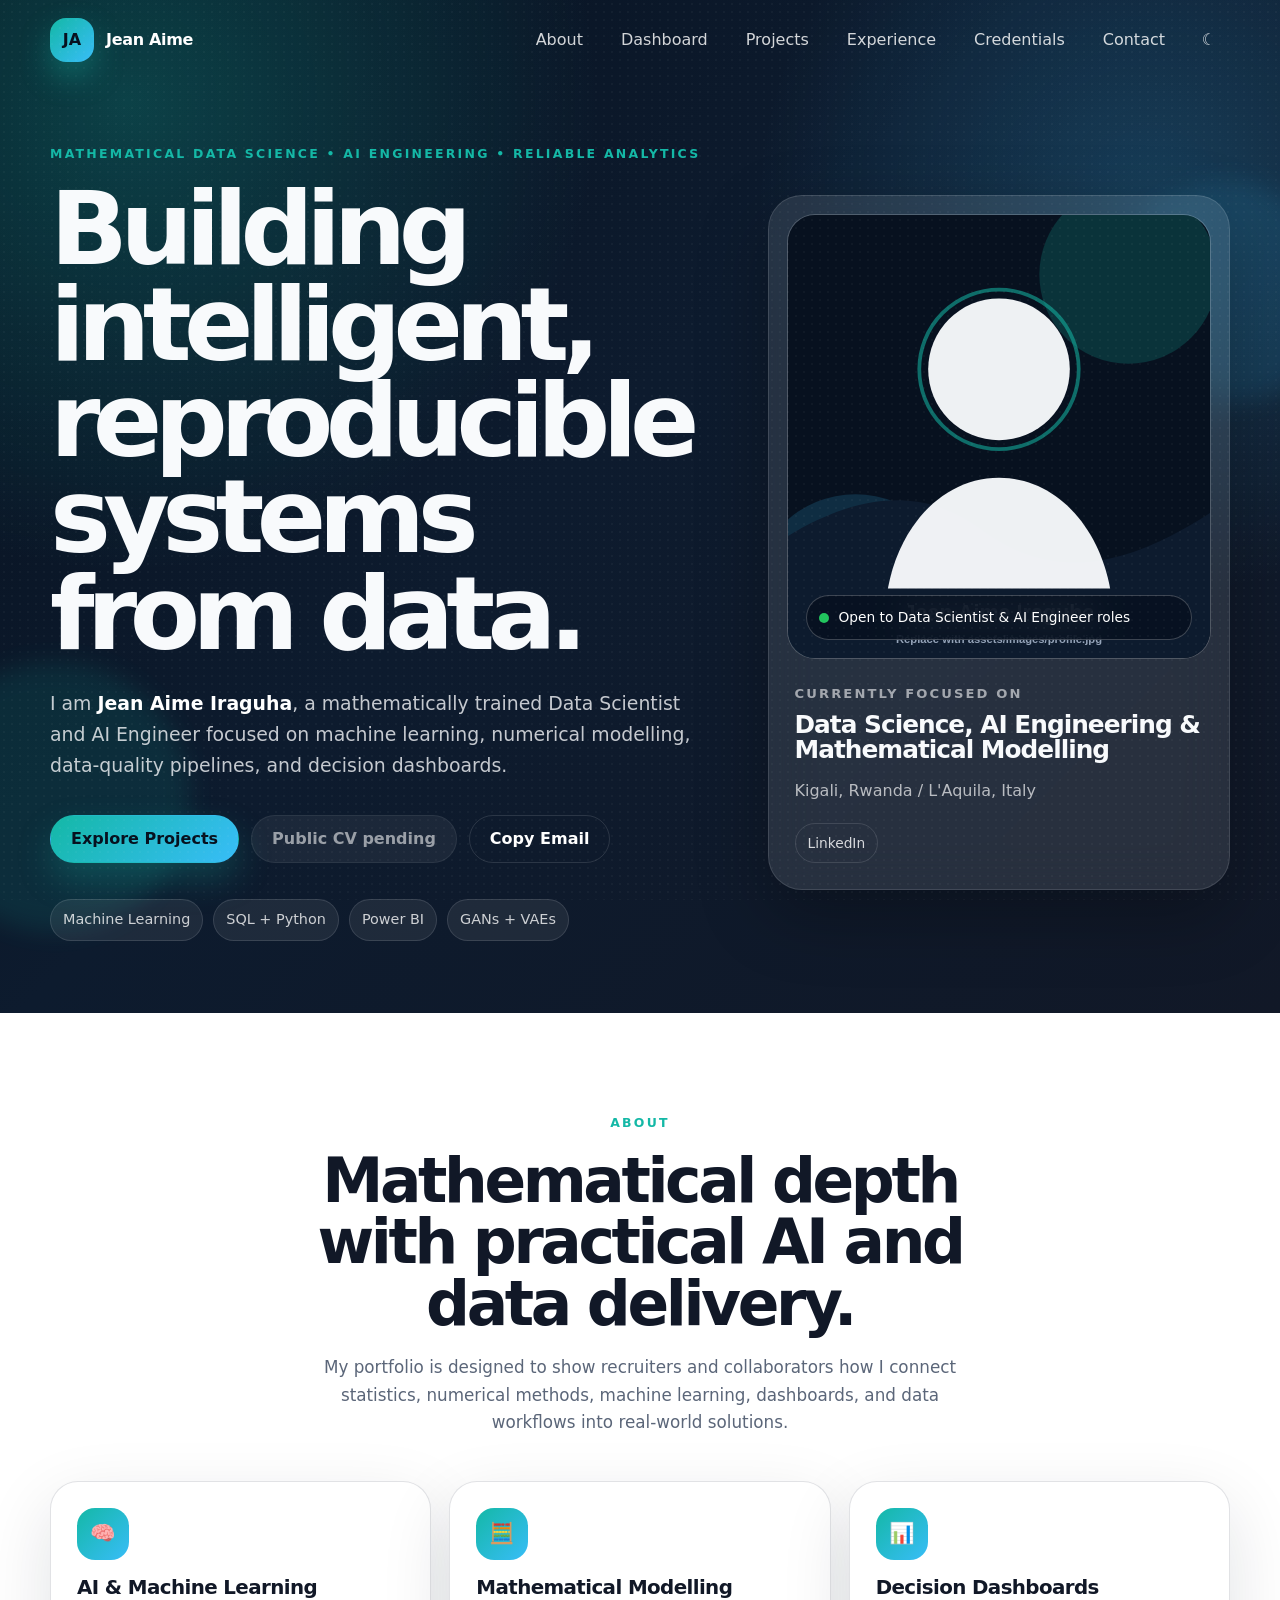
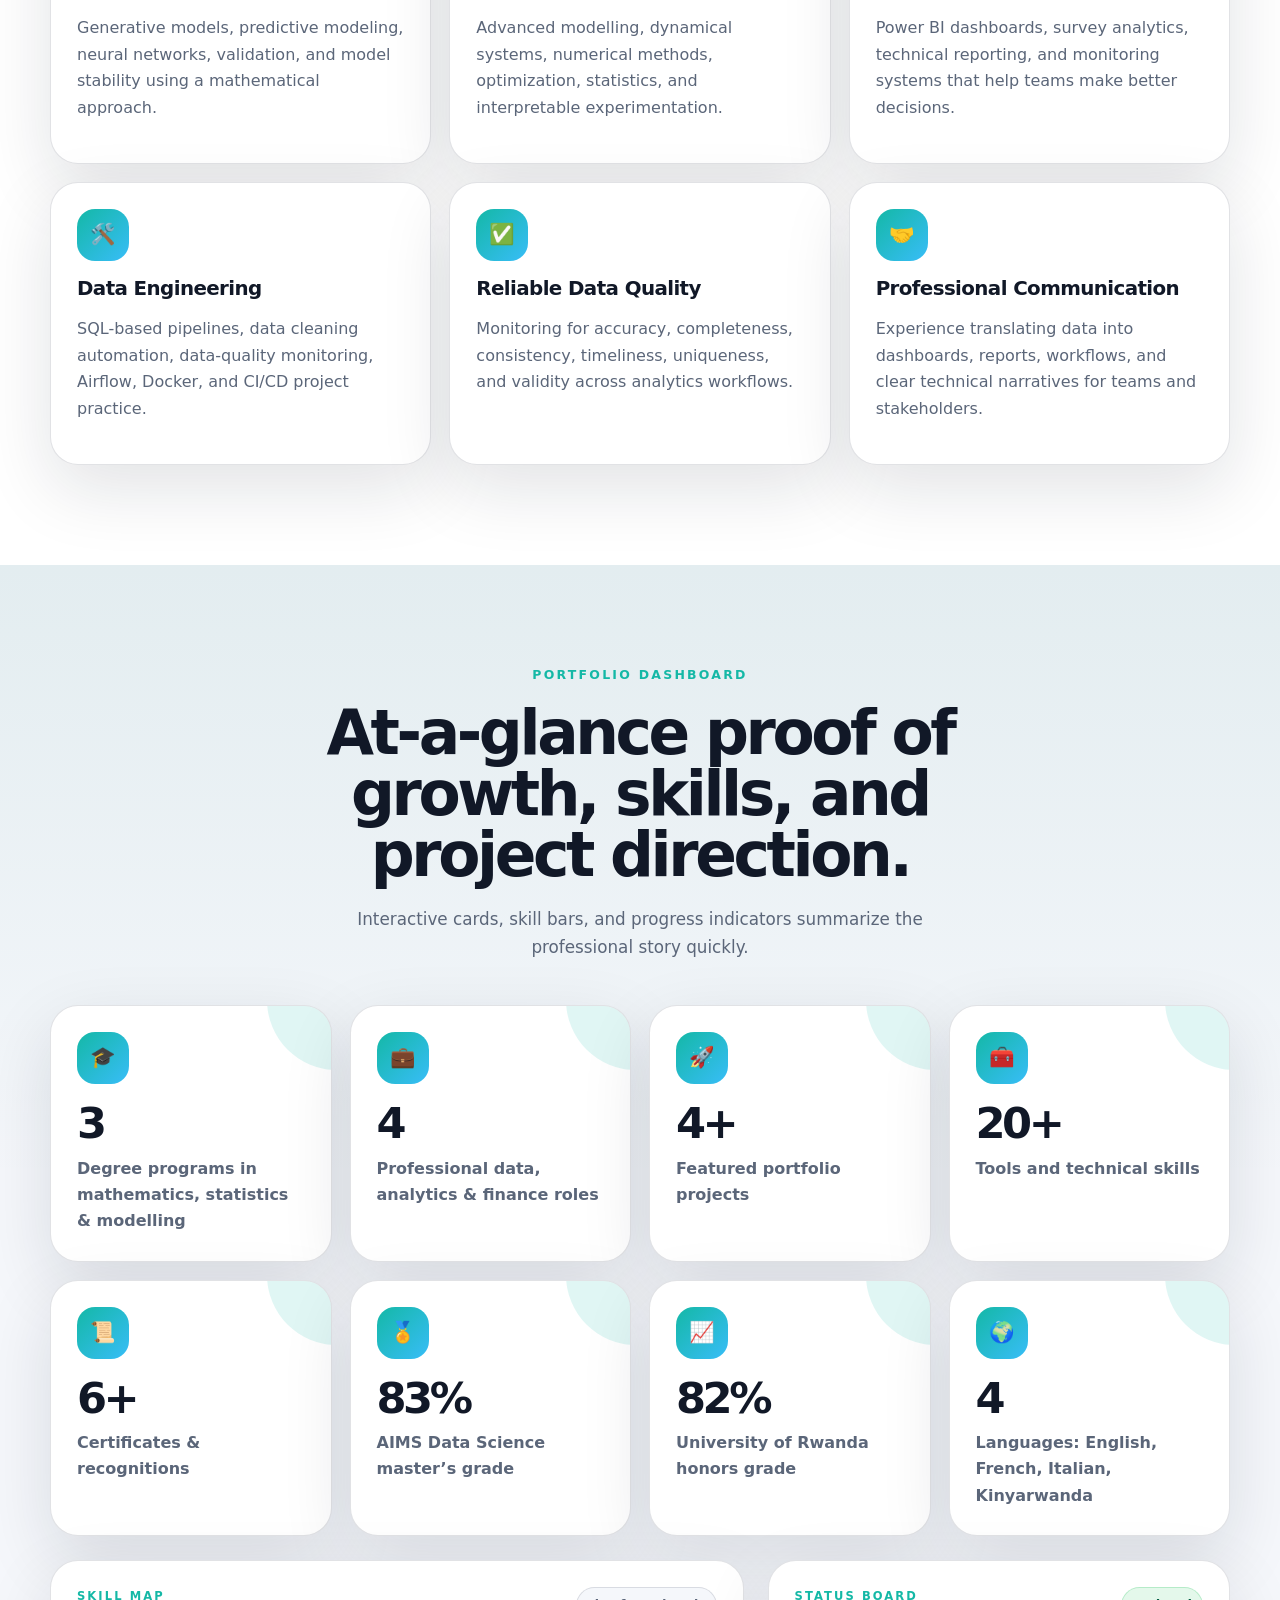
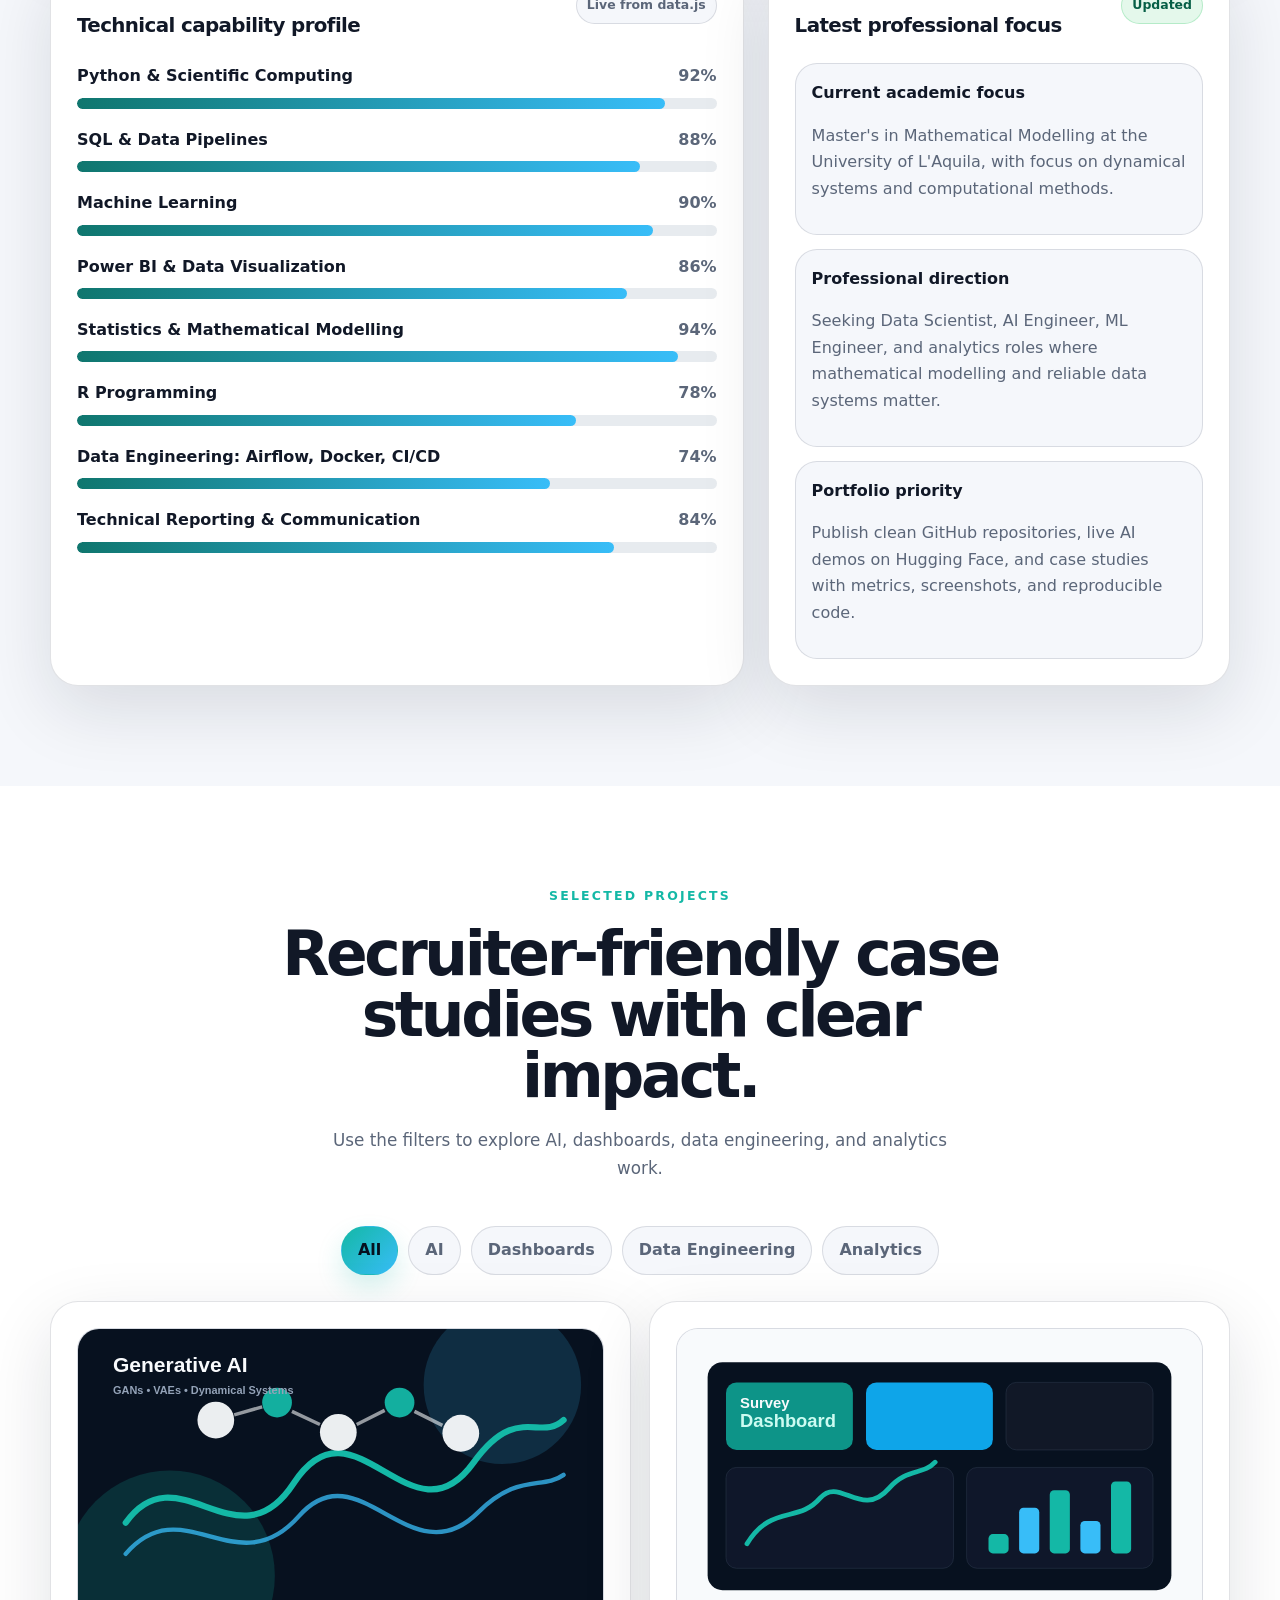
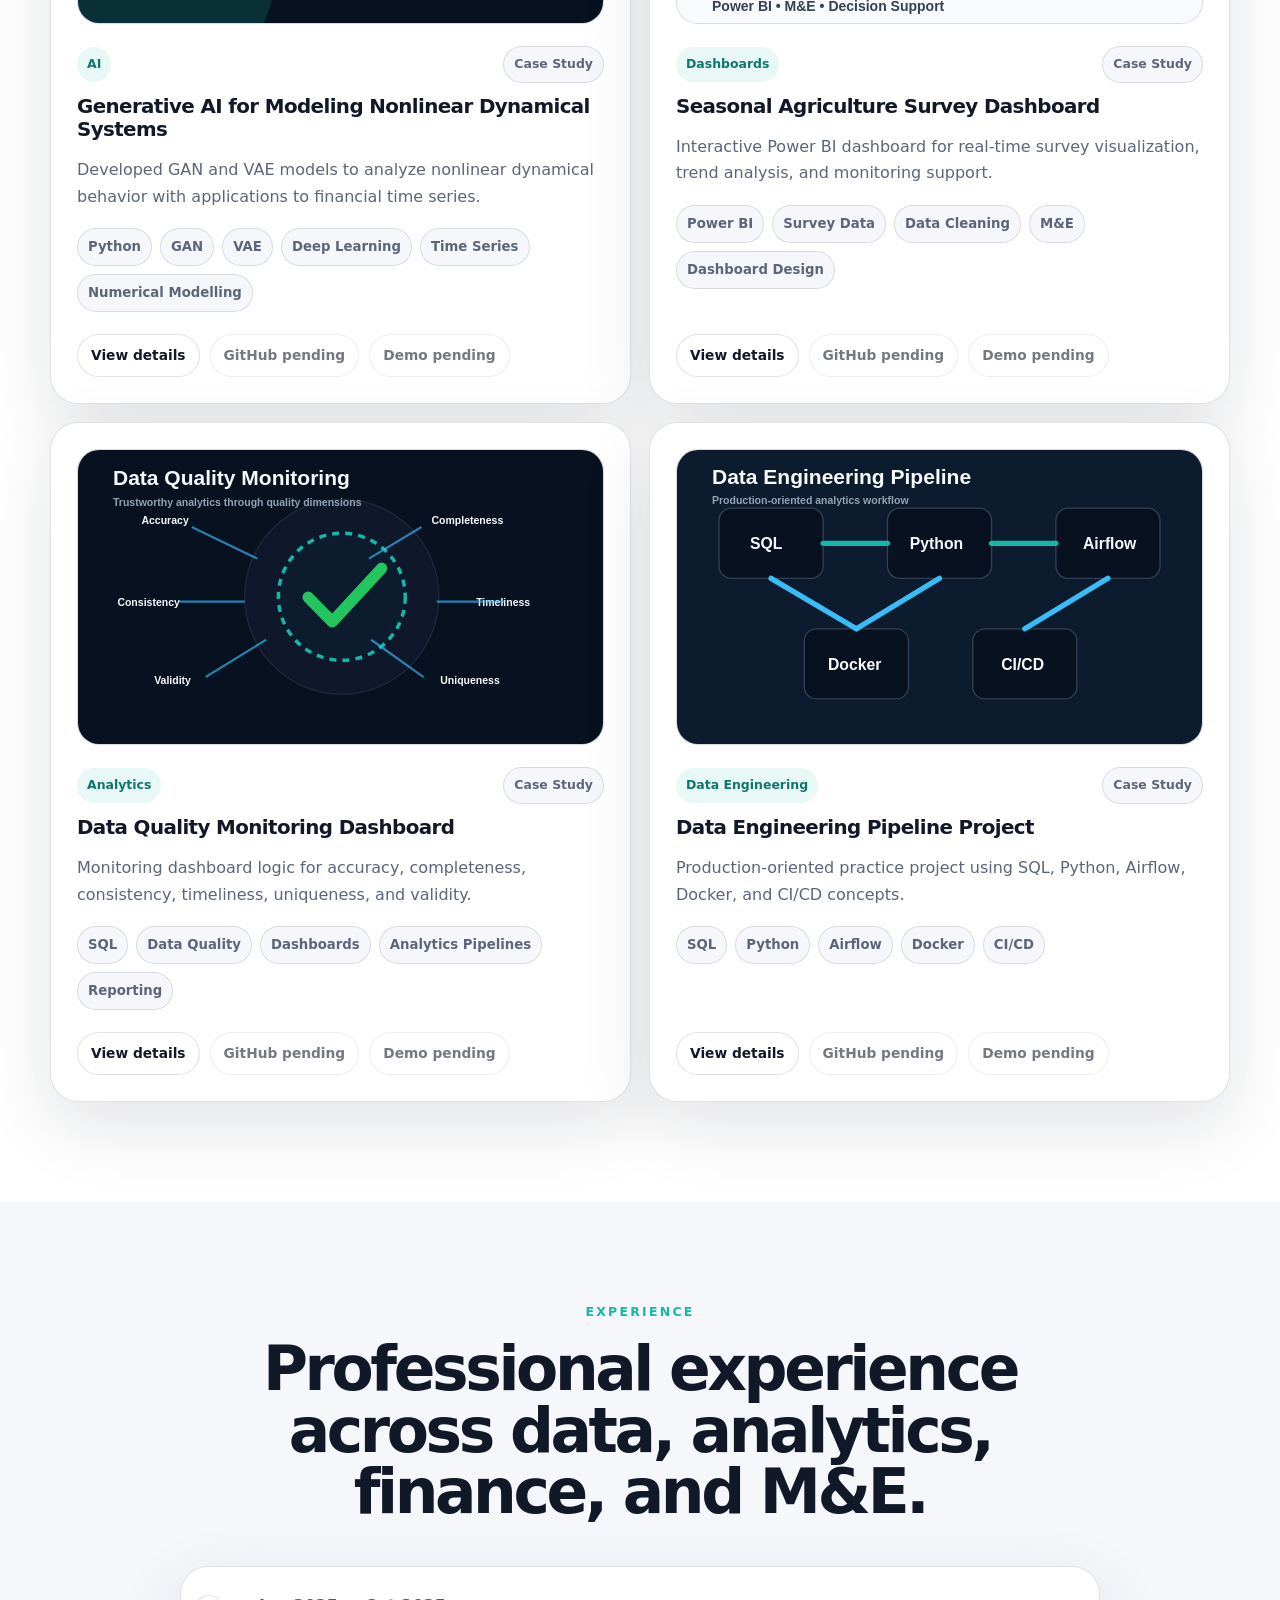
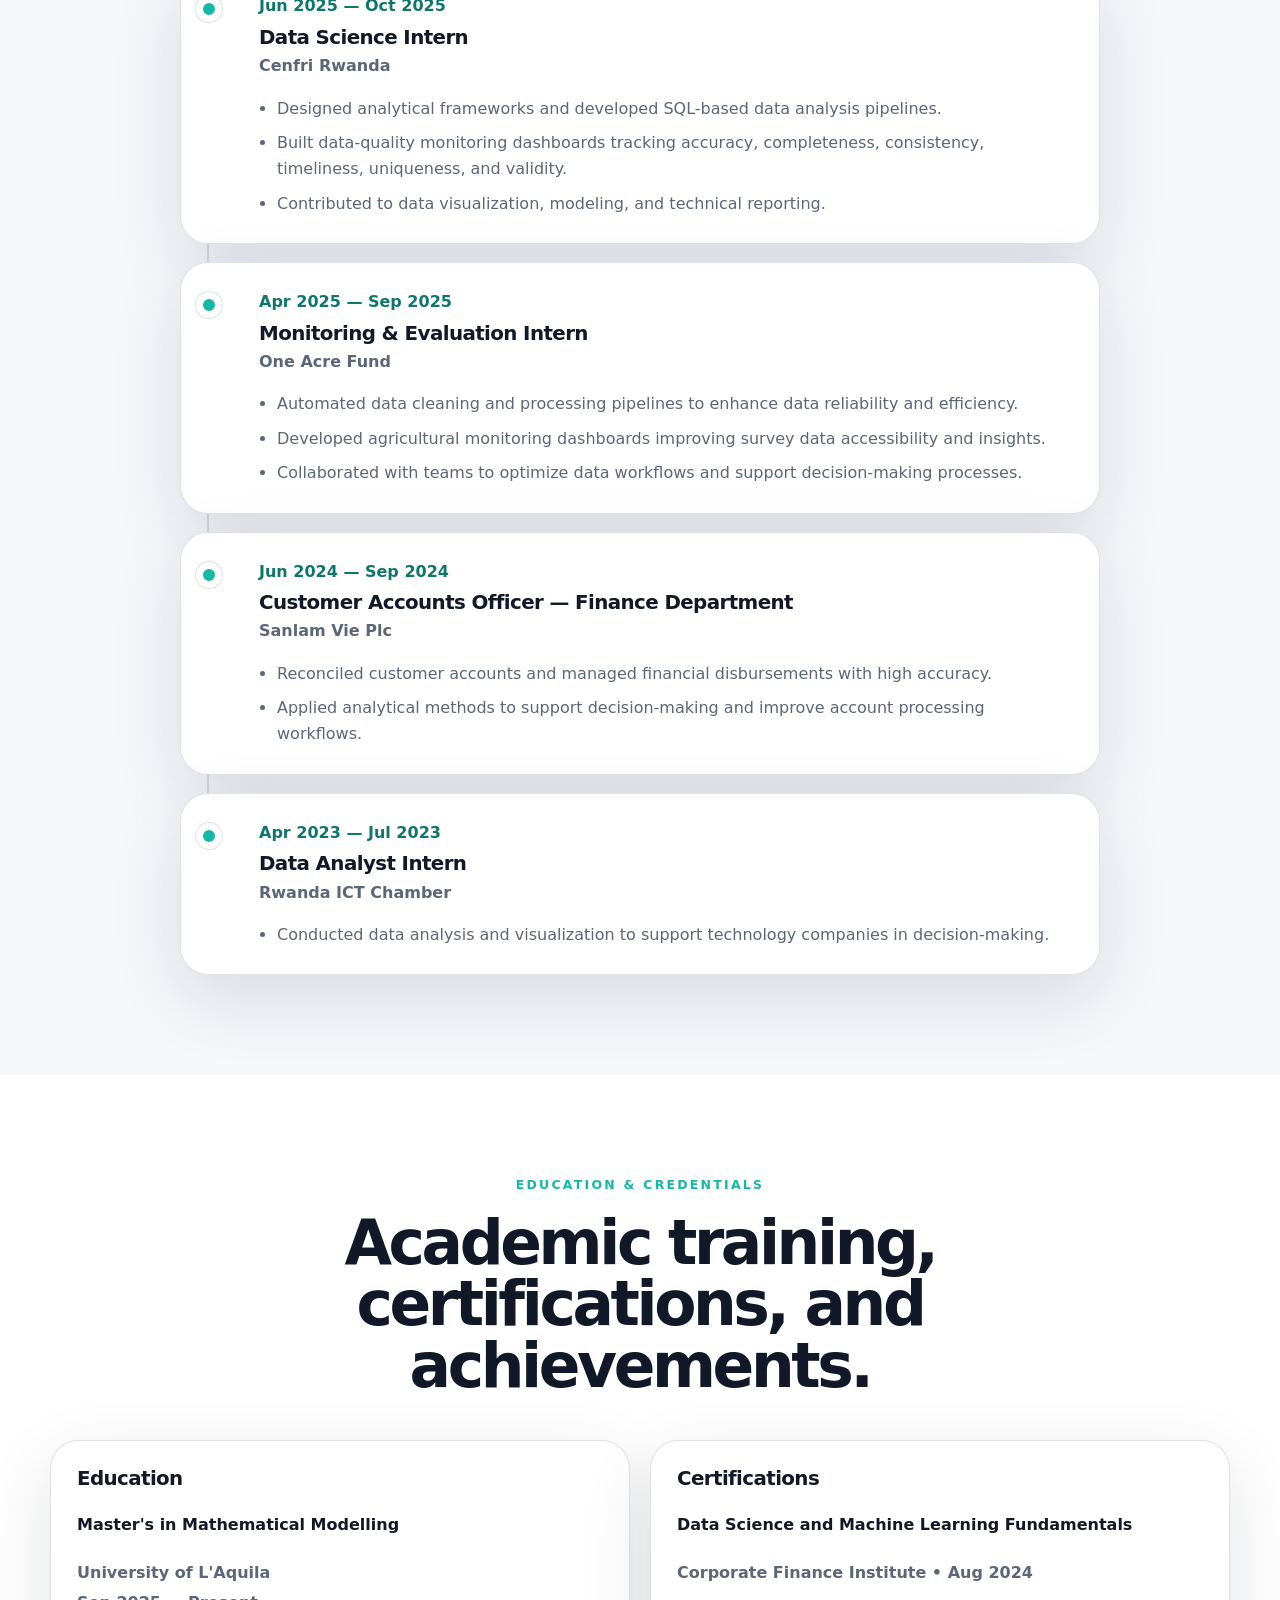
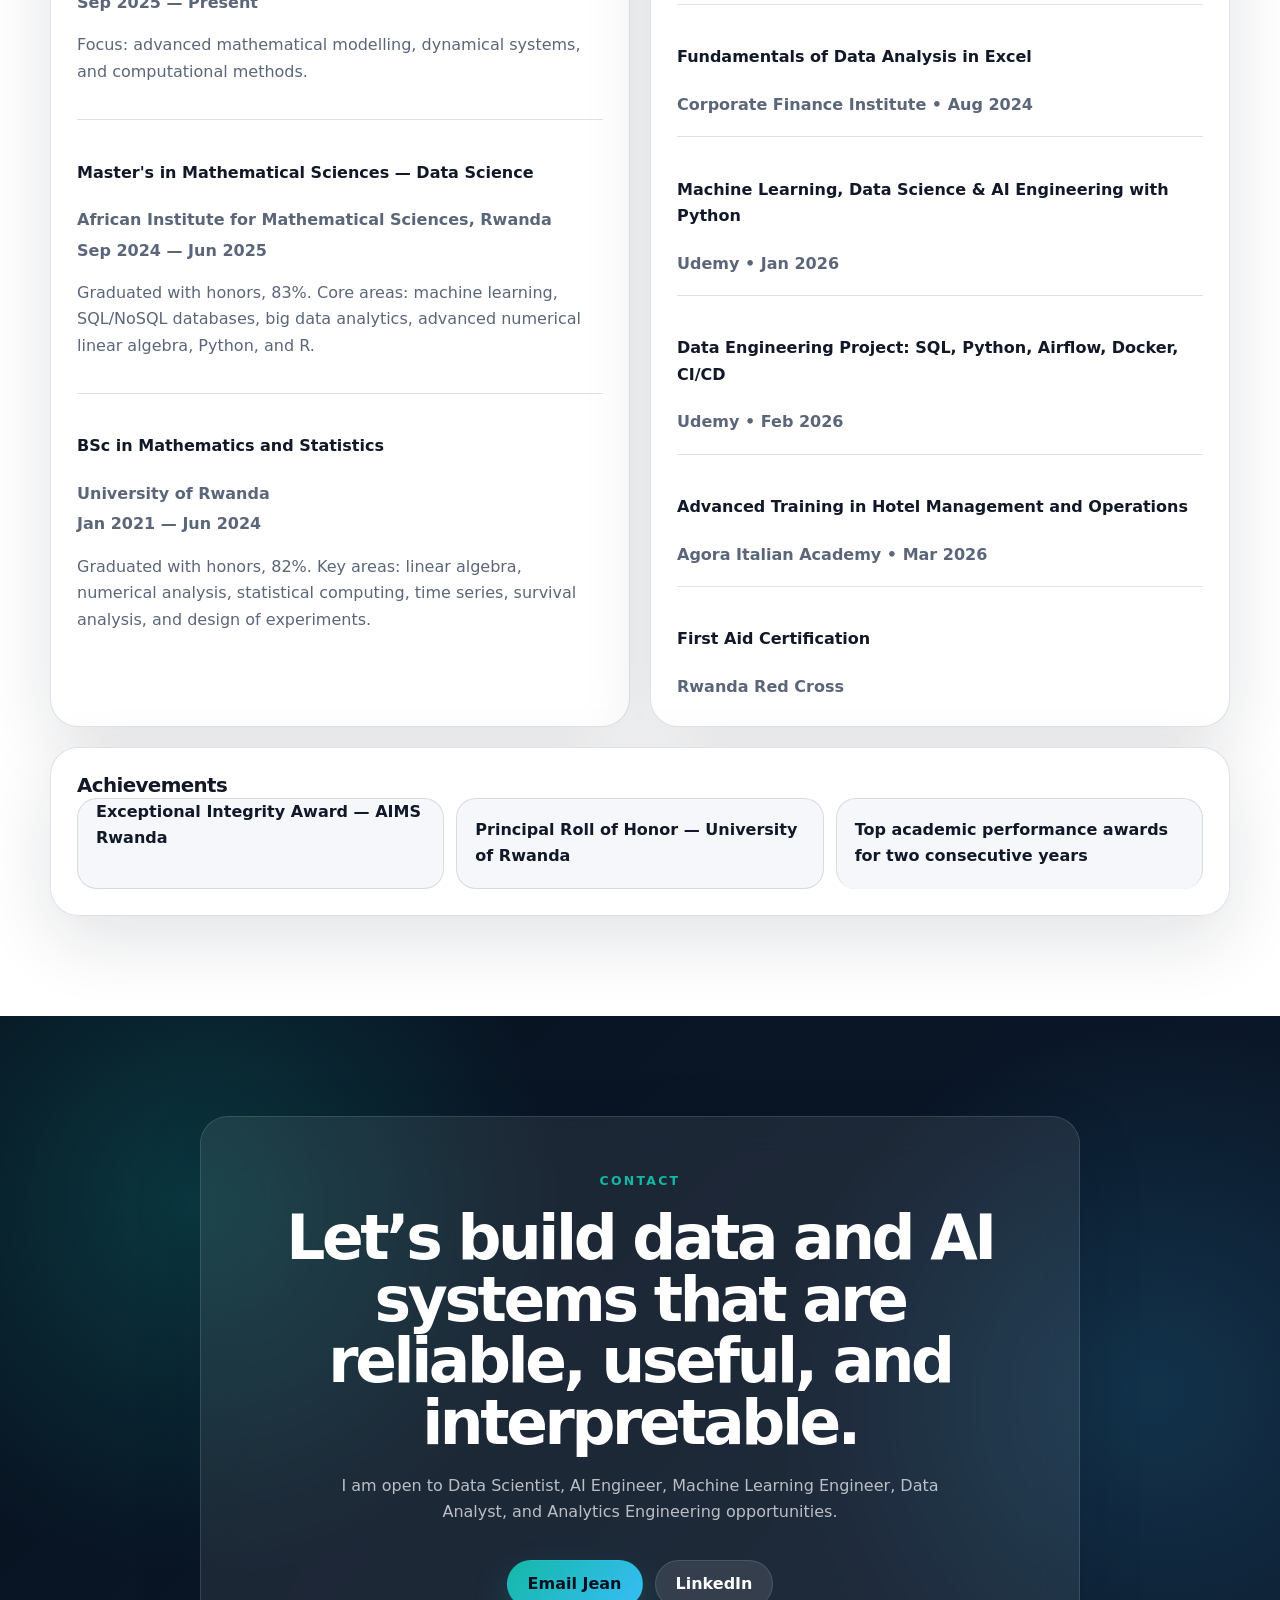
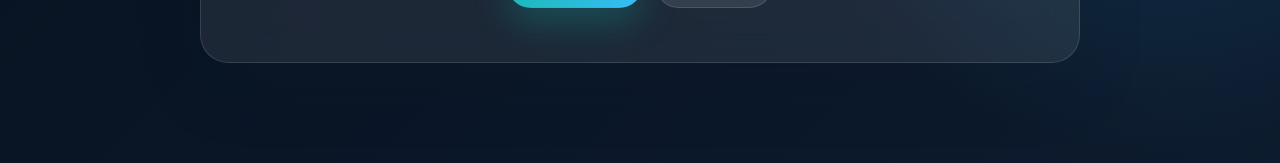
==== index.html @ e5c8037e "Add portfolio website files" ====
<!DOCTYPE html>
<html lang="en">
<head>
  <meta charset="UTF-8" />
  <meta name="viewport" content="width=device-width, initial-scale=1.0" />
  <meta name="description" content="Jean Aime Iraguha — Data Scientist and AI Engineer portfolio focused on machine learning, mathematical modelling, data engineering, and analytics dashboards." />
  <meta name="keywords" content="Jean Aime Iraguha, Data Scientist, AI Engineer, Machine Learning, Data Engineering, Mathematical Modelling, Power BI, Python, SQL" />
  <meta name="author" content="Jean Aime Iraguha" />
  <meta property="og:title" content="Jean Aime Iraguha | Data Scientist & AI Engineer" />
  <meta property="og:description" content="Portfolio of data science, AI engineering, data engineering, and mathematical modelling projects." />
  <meta property="og:type" content="website" />
  <meta property="og:image" content="assets/images/profile-placeholder.svg" />
  <meta name="theme-color" content="#07111f" />
  <title>Jean Aime Iraguha | Data Scientist & AI Engineer</title>
  <link rel="icon" href="assets/images/profile-placeholder.svg" />
  <link rel="stylesheet" href="css/styles.css" />
</head>
<body>
  <div class="noise" aria-hidden="true"></div>

  <header class="site-header" id="top">
    <nav class="navbar" aria-label="Main navigation">
      <a class="brand" href="#top" aria-label="Home">
        <span class="brand-mark">JA</span>
        <span class="brand-text">Jean Aime</span>
      </a>
      <button class="menu-toggle" id="menuToggle" aria-label="Open menu" aria-expanded="false">
        <span></span><span></span><span></span>
      </button>
      <div class="nav-links" id="navLinks">
        <a href="#about">About</a>
        <a href="#dashboard">Dashboard</a>
        <a href="#projects">Projects</a>
        <a href="#experience">Experience</a>
        <a href="#credentials">Credentials</a>
        <a href="#contact">Contact</a>
        <button class="theme-toggle" id="themeToggle" aria-label="Toggle dark mode">☾</button>
      </div>
    </nav>
  </header>

  <main>
    <section class="hero section-shell">
      <div class="hero-bg-orb hero-bg-orb-one"></div>
      <div class="hero-bg-orb hero-bg-orb-two"></div>
      <div class="hero-grid">
        <div class="hero-copy reveal">
          <p class="eyebrow">Mathematical Data Science • AI Engineering • Reliable Analytics</p>
          <h1>Building intelligent, reproducible systems from data.</h1>
          <p class="hero-subtitle">
            I am <strong>Jean Aime Iraguha</strong>, a mathematically trained Data Scientist and AI Engineer focused on
            machine learning, numerical modelling, data-quality pipelines, and decision dashboards.
          </p>
          <div class="hero-actions">
            <a class="btn primary" href="#projects">Explore Projects</a>
            <a class="btn secondary" id="heroResumeBtn" href="#contact">Public CV pending</a>
            <button class="btn ghost" id="copyEmailBtn">Copy Email</button>
          </div>
          <div class="trust-row" aria-label="Core credibility highlights">
            <span>Machine Learning</span>
            <span>SQL + Python</span>
            <span>Power BI</span>
            <span>GANs + VAEs</span>
          </div>
        </div>

        <aside class="profile-panel reveal" aria-label="Profile summary card">
          <div class="profile-photo-wrap">
            <img id="profilePhoto" src="assets/images/profile-placeholder.svg" alt="Jean Aime Iraguha profile photo" class="profile-photo" />
            <div class="status-pill"><span class="pulse"></span><span id="availabilityText">Open to Data Scientist & AI Engineer roles</span></div>
          </div>
          <div class="profile-details">
            <p class="profile-label">Currently focused on</p>
            <h2 id="headlineText">Data Science, AI Engineering & Mathematical Modelling</h2>
            <p id="locationText" class="muted">Kigali, Rwanda / L'Aquila, Italy</p>
            <div class="mini-links" id="miniLinks"></div>
          </div>
        </aside>
      </div>
    </section>

    <section class="section section-light" id="about">
      <div class="section-heading reveal">
        <p class="eyebrow">About</p>
        <h2>Mathematical depth with practical AI and data delivery.</h2>
        <p>
          My portfolio is designed to show recruiters and collaborators how I connect statistics, numerical methods,
          machine learning, dashboards, and data workflows into real-world solutions.
        </p>
      </div>
      <div class="value-grid" id="valueGrid"></div>
    </section>

    <section class="section dashboard-section" id="dashboard">
      <div class="section-heading reveal">
        <p class="eyebrow">Portfolio Dashboard</p>
        <h2>At-a-glance proof of growth, skills, and project direction.</h2>
        <p>Interactive cards, skill bars, and progress indicators summarize the professional story quickly.</p>
      </div>

      <div class="stats-grid" id="statsGrid"></div>

      <div class="dashboard-grid">
        <div class="chart-card reveal">
          <div class="card-title-row">
            <div>
              <p class="eyebrow compact">Skill Map</p>
              <h3>Technical capability profile</h3>
            </div>
            <span class="tag">Live from data.js</span>
          </div>
          <div class="skill-bars" id="skillBars"></div>
        </div>

        <div class="chart-card reveal">
          <div class="card-title-row">
            <div>
              <p class="eyebrow compact">Status Board</p>
              <h3>Latest professional focus</h3>
            </div>
            <span class="tag success">Updated</span>
          </div>
          <div class="status-board" id="statusBoard"></div>
        </div>
      </div>
    </section>

    <section class="section section-light" id="projects">
      <div class="section-heading reveal">
        <p class="eyebrow">Selected Projects</p>
        <h2>Recruiter-friendly case studies with clear impact.</h2>
        <p>Use the filters to explore AI, dashboards, data engineering, and analytics work.</p>
      </div>
      <div class="filter-row" id="projectFilters"></div>
      <div class="projects-grid" id="projectsGrid"></div>
    </section>

    <section class="section" id="experience">
      <div class="section-heading reveal">
        <p class="eyebrow">Experience</p>
        <h2>Professional experience across data, analytics, finance, and M&E.</h2>
      </div>
      <div class="timeline" id="experienceTimeline"></div>
    </section>

    <section class="section section-light" id="credentials">
      <div class="section-heading reveal">
        <p class="eyebrow">Education & Credentials</p>
        <h2>Academic training, certifications, and achievements.</h2>
      </div>
      <div class="credentials-layout">
        <div class="credential-card reveal">
          <h3>Education</h3>
          <div id="educationList"></div>
        </div>
        <div class="credential-card reveal">
          <h3>Certifications</h3>
          <div id="certificationList"></div>
        </div>
        <div class="credential-card reveal wide">
          <h3>Achievements</h3>
          <div id="achievementList" class="achievement-list"></div>
        </div>
      </div>
    </section>

    <section class="section contact-section" id="contact">
      <div class="contact-card reveal">
        <p class="eyebrow">Contact</p>
        <h2>Let’s build data and AI systems that are reliable, useful, and interpretable.</h2>
        <p>
          I am open to Data Scientist, AI Engineer, Machine Learning Engineer, Data Analyst, and Analytics Engineering opportunities.
        </p>
        <div class="contact-actions" id="contactActions"></div>
      </div>
    </section>
  </main>

  <button class="back-to-top" id="backToTop" aria-label="Back to top">↑</button>

  <dialog class="project-modal" id="projectModal" aria-labelledby="modalTitle">
    <button class="modal-close" id="modalClose" aria-label="Close project details">×</button>
    <div id="modalContent"></div>
  </dialog>

  <script src="js/data.js"></script>
  <script src="js/main.js"></script>
</body>
</html>
---- css/styles.css ----
:root {
  --bg: #07111f;
  --bg-soft: #0d1b2e;
  --surface: #ffffff;
  --surface-soft: #f5f7fb;
  --surface-dark: #0e1b2b;
  --text: #111827;
  --text-muted: #5b6679;
  --text-inverse: #f8fafc;
  --line: rgba(15, 23, 42, 0.12);
  --line-dark: rgba(255, 255, 255, 0.12);
  --primary: #0f766e;
  --primary-strong: #14b8a6;
  --accent: #38bdf8;
  --warning: #f59e0b;
  --success: #22c55e;
  --shadow: 0 24px 70px rgba(15, 23, 42, 0.12);
  --shadow-dark: 0 24px 70px rgba(0, 0, 0, 0.28);
  --radius: 28px;
  --max-width: 1180px;
}

[data-theme="dark"] {
  --surface: #0b1220;
  --surface-soft: #07111f;
  --text: #f8fafc;
  --text-muted: #a7b4c8;
  --line: rgba(255, 255, 255, 0.12);
  --shadow: 0 24px 70px rgba(0, 0, 0, 0.35);
}

* {
  box-sizing: border-box;
}

html {
  scroll-behavior: smooth;
}

body {
  margin: 0;
  font-family: Inter, ui-sans-serif, system-ui, -apple-system, BlinkMacSystemFont, "Segoe UI", sans-serif;
  background: var(--surface-soft);
  color: var(--text);
  line-height: 1.65;
  overflow-x: hidden;
}

body.modal-open {
  overflow: hidden;
}

img {
  max-width: 100%;
  display: block;
}

a {
  color: inherit;
  text-decoration: none;
}

button {
  font: inherit;
}

.noise {
  pointer-events: none;
  position: fixed;
  inset: 0;
  z-index: 2000;
  opacity: 0.035;
  background-image: radial-gradient(#fff 0.8px, transparent 0.8px);
  background-size: 8px 8px;
}

.site-header {
  position: fixed;
  top: 0;
  left: 0;
  right: 0;
  z-index: 1000;
  padding: 16px 20px;
  transition: all 0.25s ease;
}

.site-header.scrolled {
  padding: 10px 20px;
  background: rgba(7, 17, 31, 0.78);
  backdrop-filter: blur(18px);
  border-bottom: 1px solid var(--line-dark);
}

.navbar {
  max-width: var(--max-width);
  margin: 0 auto;
  display: flex;
  align-items: center;
  justify-content: space-between;
  gap: 20px;
  color: #fff;
}

.brand {
  display: inline-flex;
  align-items: center;
  gap: 12px;
  font-weight: 800;
}

.brand-mark {
  width: 44px;
  height: 44px;
  display: grid;
  place-items: center;
  border-radius: 16px;
  background: linear-gradient(135deg, var(--primary-strong), var(--accent));
  color: #07111f;
  box-shadow: 0 14px 30px rgba(20, 184, 166, 0.35);
}

.brand-text {
  letter-spacing: -0.02em;
}

.nav-links {
  display: flex;
  align-items: center;
  gap: 8px;
}

.nav-links a,
.theme-toggle {
  border: 1px solid transparent;
  color: rgba(255, 255, 255, 0.82);
  border-radius: 999px;
  padding: 10px 14px;
  background: transparent;
  cursor: pointer;
  transition: all 0.2s ease;
}

.nav-links a:hover,
.theme-toggle:hover,
.nav-links a.active {
  color: #fff;
  border-color: var(--line-dark);
  background: rgba(255, 255, 255, 0.1);
}

.theme-toggle {
  width: 42px;
  height: 42px;
  padding: 0;
}

.menu-toggle {
  display: none;
  width: 44px;
  height: 44px;
  border: 1px solid var(--line-dark);
  border-radius: 14px;
  background: rgba(255, 255, 255, 0.08);
  cursor: pointer;
}

.menu-toggle span {
  display: block;
  width: 20px;
  height: 2px;
  margin: 5px auto;
  background: #fff;
  transition: all 0.2s ease;
}

.section-shell,
.section {
  padding-left: 24px;
  padding-right: 24px;
}

.hero {
  position: relative;
  overflow: hidden;
  min-height: 100vh;
  padding-top: 144px;
  padding-bottom: 72px;
  background:
    radial-gradient(circle at 10% 10%, rgba(20, 184, 166, 0.28), transparent 32%),
    radial-gradient(circle at 90% 20%, rgba(56, 189, 248, 0.22), transparent 28%),
    linear-gradient(135deg, #07111f 0%, #0d1b2e 45%, #111827 100%);
  color: var(--text-inverse);
}

.hero-bg-orb {
  position: absolute;
  border-radius: 999px;
  filter: blur(12px);
  opacity: 0.7;
  animation: float 8s ease-in-out infinite;
}

.hero-bg-orb-one {
  width: 270px;
  height: 270px;
  background: rgba(20, 184, 166, 0.18);
  left: -80px;
  bottom: 8%;
}

.hero-bg-orb-two {
  width: 220px;
  height: 220px;
  background: rgba(56, 189, 248, 0.16);
  right: -60px;
  top: 18%;
  animation-delay: -2s;
}

@keyframes float {
  0%, 100% { transform: translate3d(0, 0, 0); }
  50% { transform: translate3d(12px, -18px, 0); }
}

.hero-grid {
  position: relative;
  display: grid;
  grid-template-columns: minmax(0, 1.18fr) minmax(320px, 0.82fr);
  align-items: center;
  gap: 52px;
  max-width: var(--max-width);
  margin: 0 auto;
}

.eyebrow {
  margin: 0 0 16px;
  color: var(--primary-strong);
  font-size: 0.78rem;
  font-weight: 800;
  letter-spacing: 0.18em;
  text-transform: uppercase;
}

.eyebrow.compact {
  margin-bottom: 8px;
  font-size: 0.72rem;
}

h1, h2, h3, p {
  overflow-wrap: anywhere;
}

h1 {
  margin: 0;
  max-width: 900px;
  font-size: clamp(3.2rem, 8vw, 6.8rem);
  line-height: 0.94;
  letter-spacing: -0.075em;
}

h2 {
  margin: 0;
  font-size: clamp(2rem, 4.8vw, 4rem);
  line-height: 1;
  letter-spacing: -0.055em;
}

h3 {
  margin: 0;
  font-size: 1.24rem;
  line-height: 1.18;
  letter-spacing: -0.03em;
}

.hero-subtitle {
  max-width: 700px;
  margin: 26px 0 0;
  color: rgba(248, 250, 252, 0.78);
  font-size: 1.18rem;
}

.hero-subtitle strong {
  color: #fff;
}

.hero-actions,
.contact-actions {
  display: flex;
  flex-wrap: wrap;
  gap: 12px;
  margin-top: 34px;
}

.btn {
  display: inline-flex;
  align-items: center;
  justify-content: center;
  min-height: 48px;
  border: 1px solid transparent;
  border-radius: 999px;
  padding: 0 20px;
  font-weight: 800;
  cursor: pointer;
  transition: transform 0.2s ease, box-shadow 0.2s ease, background 0.2s ease, border-color 0.2s ease;
}

.btn:hover {
  transform: translateY(-2px);
}

.btn.disabled,
.small-btn.disabled {
  opacity: 0.58;
  cursor: not-allowed;
  pointer-events: none;
}

.btn.primary {
  color: #06111f;
  background: linear-gradient(135deg, var(--primary-strong), var(--accent));
  box-shadow: 0 16px 34px rgba(20, 184, 166, 0.25);
}

.btn.secondary {
  color: #fff;
  background: rgba(255, 255, 255, 0.1);
  border-color: var(--line-dark);
}

.btn.ghost {
  color: #fff;
  background: transparent;
  border-color: var(--line-dark);
}

.trust-row {
  display: flex;
  flex-wrap: wrap;
  gap: 10px;
  margin-top: 36px;
}

.trust-row span {
  display: inline-flex;
  align-items: center;
  border: 1px solid var(--line-dark);
  border-radius: 999px;
  padding: 8px 12px;
  background: rgba(255, 255, 255, 0.07);
  color: rgba(255, 255, 255, 0.78);
  font-size: 0.9rem;
}

.profile-panel {
  position: relative;
  border: 1px solid var(--line-dark);
  border-radius: 34px;
  padding: 18px;
  background: rgba(255, 255, 255, 0.1);
  box-shadow: var(--shadow-dark);
  backdrop-filter: blur(22px);
}

.profile-photo-wrap {
  position: relative;
  overflow: hidden;
  border-radius: 28px;
  border: 1px solid var(--line-dark);
  background: rgba(255, 255, 255, 0.08);
}

.profile-photo {
  width: 100%;
  aspect-ratio: 4 / 4.2;
  object-fit: cover;
}

.status-pill {
  position: absolute;
  left: 18px;
  right: 18px;
  bottom: 18px;
  display: flex;
  align-items: center;
  gap: 10px;
  border: 1px solid rgba(255, 255, 255, 0.22);
  border-radius: 999px;
  padding: 10px 12px;
  background: rgba(7, 17, 31, 0.82);
  color: #fff;
  font-size: 0.86rem;
  backdrop-filter: blur(16px);
}

.pulse {
  width: 10px;
  height: 10px;
  border-radius: 50%;
  background: var(--success);
  box-shadow: 0 0 0 0 rgba(34, 197, 94, 0.8);
  animation: pulse 1.6s infinite;
}

@keyframes pulse {
  0% { box-shadow: 0 0 0 0 rgba(34, 197, 94, 0.7); }
  70% { box-shadow: 0 0 0 12px rgba(34, 197, 94, 0); }
  100% { box-shadow: 0 0 0 0 rgba(34, 197, 94, 0); }
}

.profile-details {
  padding: 24px 8px 8px;
}

.profile-label {
  margin: 0 0 8px;
  color: rgba(255, 255, 255, 0.58);
  font-size: 0.82rem;
  font-weight: 800;
  letter-spacing: 0.16em;
  text-transform: uppercase;
}

.profile-details h2 {
  font-size: 1.55rem;
  letter-spacing: -0.04em;
}

.muted {
  color: var(--text-muted);
}

.profile-details .muted {
  color: rgba(255, 255, 255, 0.68);
}

.mini-links {
  display: flex;
  flex-wrap: wrap;
  gap: 10px;
  margin-top: 18px;
}

.mini-links a {
  border: 1px solid var(--line-dark);
  border-radius: 999px;
  padding: 8px 12px;
  color: rgba(255, 255, 255, 0.82);
  font-size: 0.86rem;
  transition: all 0.2s ease;
}

.mini-links a:hover {
  background: rgba(255, 255, 255, 0.1);
  color: #fff;
}

.section {
  padding-top: 100px;
  padding-bottom: 100px;
  background: var(--surface-soft);
}

.section-light {
  background: var(--surface);
}

.section-heading {
  max-width: 780px;
  margin: 0 auto 44px;
  text-align: center;
}

.section-heading p:last-child {
  max-width: 660px;
  margin: 20px auto 0;
  color: var(--text-muted);
  font-size: 1.05rem;
}

.value-grid,
.stats-grid,
.projects-grid {
  max-width: var(--max-width);
  margin: 0 auto;
  display: grid;
  gap: 18px;
}

.value-grid {
  grid-template-columns: repeat(3, minmax(0, 1fr));
}

.value-card,
.stat-card,
.project-card,
.chart-card,
.credential-card,
.contact-card,
.timeline-item {
  border: 1px solid var(--line);
  border-radius: var(--radius);
  background: var(--surface);
  box-shadow: var(--shadow);
}

.value-card,
.stat-card,
.project-card,
.chart-card,
.credential-card,
.timeline-item {
  padding: 26px;
}

.value-icon,
.stat-icon {
  display: grid;
  place-items: center;
  width: 52px;
  height: 52px;
  border-radius: 18px;
  color: #06111f;
  background: linear-gradient(135deg, var(--primary-strong), var(--accent));
  font-size: 1.28rem;
}

.value-card h3,
.value-card p {
  margin-top: 16px;
}

.value-card p,
.project-card p,
.timeline-item p,
.credential-card p,
.status-board p {
  color: var(--text-muted);
}

.dashboard-section {
  background:
    linear-gradient(180deg, rgba(15, 118, 110, 0.08), transparent 34%),
    var(--surface-soft);
}

.stats-grid {
  grid-template-columns: repeat(4, minmax(0, 1fr));
  margin-bottom: 24px;
}

.stat-card {
  position: relative;
  overflow: hidden;
}

.stat-card::after {
  content: "";
  position: absolute;
  width: 140px;
  height: 140px;
  border-radius: 50%;
  right: -76px;
  top: -76px;
  background: rgba(20, 184, 166, 0.13);
}

.stat-number {
  margin-top: 18px;
  font-size: 2.7rem;
  font-weight: 900;
  line-height: 1;
  letter-spacing: -0.08em;
}

.stat-label {
  margin-top: 10px;
  color: var(--text-muted);
  font-weight: 700;
}

.dashboard-grid {
  max-width: var(--max-width);
  margin: 0 auto;
  display: grid;
  grid-template-columns: minmax(0, 1.2fr) minmax(300px, 0.8fr);
  gap: 24px;
}

.card-title-row {
  display: flex;
  align-items: flex-start;
  justify-content: space-between;
  gap: 16px;
  margin-bottom: 26px;
}

.tag {
  display: inline-flex;
  align-items: center;
  white-space: nowrap;
  border: 1px solid var(--line);
  border-radius: 999px;
  padding: 7px 10px;
  color: var(--text-muted);
  background: var(--surface-soft);
  font-size: 0.78rem;
  font-weight: 800;
}

.tag.success {
  color: #065f46;
  background: rgba(34, 197, 94, 0.12);
  border-color: rgba(34, 197, 94, 0.24);
}

.skill-bar {
  margin-bottom: 18px;
}

.skill-info {
  display: flex;
  justify-content: space-between;
  gap: 16px;
  margin-bottom: 8px;
  font-weight: 800;
}

.skill-info span:last-child {
  color: var(--text-muted);
}

.skill-track {
  position: relative;
  overflow: hidden;
  height: 11px;
  border-radius: 999px;
  background: rgba(148, 163, 184, 0.22);
}

.skill-fill {
  width: 0;
  height: 100%;
  border-radius: inherit;
  background: linear-gradient(90deg, var(--primary), var(--accent));
  transition: width 1.3s cubic-bezier(.2,.8,.2,1);
}

.status-board {
  display: grid;
  gap: 14px;
}

.status-item {
  border: 1px solid var(--line);
  border-radius: 22px;
  padding: 16px;
  background: var(--surface-soft);
}

.status-item strong {
  display: block;
  margin-bottom: 4px;
}

.filter-row {
  max-width: var(--max-width);
  margin: 0 auto 26px;
  display: flex;
  flex-wrap: wrap;
  justify-content: center;
  gap: 10px;
}

.filter-btn {
  border: 1px solid var(--line);
  border-radius: 999px;
  padding: 10px 16px;
  background: var(--surface-soft);
  color: var(--text-muted);
  font-weight: 800;
  cursor: pointer;
  transition: all 0.2s ease;
}

.filter-btn:hover,
.filter-btn.active {
  color: #06111f;
  border-color: transparent;
  background: linear-gradient(135deg, var(--primary-strong), var(--accent));
  box-shadow: 0 12px 26px rgba(20, 184, 166, 0.18);
}

.projects-grid {
  grid-template-columns: repeat(2, minmax(0, 1fr));
}

.project-card {
  position: relative;
  overflow: hidden;
  min-height: 100%;
  display: flex;
  flex-direction: column;
  transition: transform 0.22s ease, box-shadow 0.22s ease;
}

.project-card:hover {
  transform: translateY(-6px);
  box-shadow: 0 28px 80px rgba(15, 23, 42, 0.18);
}

.project-image {
  overflow: hidden;
  border-radius: 22px;
  border: 1px solid var(--line);
  background: var(--surface-soft);
  aspect-ratio: 16 / 9;
  margin-bottom: 22px;
}

.project-image img {
  width: 100%;
  height: 100%;
  object-fit: cover;
  transition: transform 0.4s ease;
}

.project-card:hover .project-image img {
  transform: scale(1.045);
}

.project-meta-row {
  display: flex;
  align-items: center;
  justify-content: space-between;
  gap: 12px;
  margin-bottom: 12px;
}

.project-category {
  display: inline-flex;
  border-radius: 999px;
  padding: 7px 10px;
  background: rgba(20, 184, 166, 0.1);
  color: var(--primary);
  font-weight: 900;
  font-size: 0.78rem;
}

.project-card p {
  margin-bottom: 0;
}

.tech-list {
  display: flex;
  flex-wrap: wrap;
  gap: 8px;
  margin-top: 18px;
}

.tech-list span {
  border: 1px solid var(--line);
  border-radius: 999px;
  padding: 7px 10px;
  background: var(--surface-soft);
  color: var(--text-muted);
  font-size: 0.83rem;
  font-weight: 800;
}

.project-footer {
  display: flex;
  flex-wrap: wrap;
  gap: 10px;
  margin-top: auto;
  padding-top: 22px;
}

.small-btn {
  display: inline-flex;
  align-items: center;
  border: 1px solid var(--line);
  border-radius: 999px;
  padding: 9px 13px;
  background: var(--surface);
  color: var(--text);
  font-weight: 900;
  font-size: 0.86rem;
  cursor: pointer;
  transition: all 0.2s ease;
}

.small-btn:hover {
  border-color: transparent;
  background: var(--text);
  color: var(--surface);
}

.timeline {
  max-width: 920px;
  margin: 0 auto;
  position: relative;
  display: grid;
  gap: 18px;
}

.timeline::before {
  content: "";
  position: absolute;
  left: 27px;
  top: 20px;
  bottom: 20px;
  width: 2px;
  background: var(--line);
}

.timeline-item {
  position: relative;
  padding-left: 78px;
}

.timeline-dot {
  position: absolute;
  left: 15px;
  top: 29px;
  width: 26px;
  height: 26px;
  border: 7px solid var(--surface);
  border-radius: 50%;
  background: var(--primary-strong);
  box-shadow: 0 0 0 1px var(--line);
}

.timeline-period {
  margin-bottom: 6px;
  color: var(--primary);
  font-weight: 900;
}

.timeline-org {
  margin-top: 4px;
  color: var(--text-muted);
  font-weight: 800;
}

.timeline-points {
  margin: 16px 0 0;
  padding-left: 18px;
  color: var(--text-muted);
}

.timeline-points li + li {
  margin-top: 8px;
}

.credentials-layout {
  max-width: var(--max-width);
  margin: 0 auto;
  display: grid;
  grid-template-columns: minmax(0, 1fr) minmax(0, 1fr);
  gap: 20px;
}

.credential-card.wide {
  grid-column: 1 / -1;
}

.edu-item,
.cert-item,
.achievement-item {
  border-bottom: 1px solid var(--line);
  padding: 18px 0;
}

.edu-item:last-child,
.cert-item:last-child,
.achievement-item:last-child {
  border-bottom: 0;
  padding-bottom: 0;
}

.edu-item:first-child,
.cert-item:first-child,
.achievement-item:first-child {
  padding-top: 0;
}

.edu-school,
.cert-org,
.edu-period {
  margin: 4px 0 0;
  color: var(--text-muted);
  font-weight: 700;
}

.achievement-list {
  display: grid;
  grid-template-columns: repeat(3, minmax(0, 1fr));
  gap: 12px;
}

.achievement-item {
  border: 1px solid var(--line);
  border-radius: 20px;
  padding: 18px;
  background: var(--surface-soft);
}

.contact-section {
  background:
    radial-gradient(circle at 15% 25%, rgba(20, 184, 166, 0.22), transparent 30%),
    radial-gradient(circle at 90% 50%, rgba(56, 189, 248, 0.16), transparent 30%),
    linear-gradient(135deg, #07111f, #0d1b2e);
  color: #fff;
}

.contact-card {
  max-width: 880px;
  margin: 0 auto;
  padding: 54px;
  background: rgba(255, 255, 255, 0.08);
  border-color: var(--line-dark);
  text-align: center;
  backdrop-filter: blur(20px);
}

.contact-card p:not(.eyebrow) {
  max-width: 650px;
  margin: 20px auto 0;
  color: rgba(248, 250, 252, 0.72);
}

.contact-actions {
  justify-content: center;
}

.back-to-top {
  position: fixed;
  right: 22px;
  bottom: 22px;
  z-index: 900;
  display: grid;
  place-items: center;
  width: 48px;
  height: 48px;
  border: 1px solid var(--line-dark);
  border-radius: 16px;
  background: rgba(7, 17, 31, 0.85);
  color: #fff;
  cursor: pointer;
  opacity: 0;
  transform: translateY(16px);
  pointer-events: none;
  transition: all 0.2s ease;
  backdrop-filter: blur(14px);
}

.back-to-top.visible {
  opacity: 1;
  transform: translateY(0);
  pointer-events: auto;
}

.project-modal {
  max-width: 760px;
  width: calc(100% - 32px);
  border: 1px solid var(--line);
  border-radius: 28px;
  padding: 0;
  background: var(--surface);
  color: var(--text);
  box-shadow: 0 30px 90px rgba(0,0,0,.38);
}

.project-modal::backdrop {
  background: rgba(7, 17, 31, 0.72);
  backdrop-filter: blur(8px);
}

.modal-close {
  position: absolute;
  top: 16px;
  right: 16px;
  z-index: 2;
  width: 42px;
  height: 42px;
  border: 1px solid var(--line);
  border-radius: 14px;
  background: var(--surface-soft);
  color: var(--text);
  cursor: pointer;
  font-size: 1.7rem;
  line-height: 1;
}

.modal-inner {
  padding: 34px;
}

.modal-inner h3 {
  margin-top: 12px;
  font-size: 2rem;
}

.modal-section-title {
  margin-top: 24px;
  font-weight: 900;
}

.modal-inner ul {
  color: var(--text-muted);
}

.toast {
  position: fixed;
  left: 50%;
  bottom: 26px;
  z-index: 3000;
  transform: translateX(-50%) translateY(20px);
  border-radius: 999px;
  padding: 12px 18px;
  background: #07111f;
  color: #fff;
  box-shadow: var(--shadow-dark);
  opacity: 0;
  pointer-events: none;
  transition: all 0.2s ease;
}

.toast.visible {
  transform: translateX(-50%) translateY(0);
  opacity: 1;
}

.reveal {
  opacity: 0;
  transform: translateY(24px);
  transition: opacity 0.65s ease, transform 0.65s ease;
}

.reveal.visible {
  opacity: 1;
  transform: translateY(0);
}

@media (max-width: 980px) {
  .menu-toggle {
    display: block;
  }

  .nav-links {
    position: fixed;
    top: 76px;
    left: 20px;
    right: 20px;
    flex-direction: column;
    align-items: stretch;
    border: 1px solid var(--line-dark);
    border-radius: 24px;
    padding: 14px;
    background: rgba(7, 17, 31, 0.94);
    backdrop-filter: blur(18px);
    box-shadow: var(--shadow-dark);
    opacity: 0;
    transform: translateY(-10px);
    pointer-events: none;
  }

  .nav-links.open {
    opacity: 1;
    transform: translateY(0);
    pointer-events: auto;
  }

  .nav-links a,
  .theme-toggle {
    width: 100%;
    text-align: left;
  }

  .hero-grid,
  .dashboard-grid,
  .credentials-layout {
    grid-template-columns: 1fr;
  }

  .value-grid,
  .stats-grid,
  .projects-grid,
  .achievement-list {
    grid-template-columns: 1fr 1fr;
  }
}

@media (max-width: 680px) {
  .section-shell,
  .section {
    padding-left: 16px;
    padding-right: 16px;
  }

  .hero {
    padding-top: 116px;
  }

  .hero-actions,
  .contact-actions {
    flex-direction: column;
  }

  .btn {
    width: 100%;
  }

  .value-grid,
  .stats-grid,
  .projects-grid,
  .achievement-list {
    grid-template-columns: 1fr;
  }

  .card-title-row {
    flex-direction: column;
  }

  .timeline::before {
    left: 18px;
  }

  .timeline-item {
    padding-left: 52px;
  }

  .timeline-dot {
    left: 6px;
  }

  .contact-card {
    padding: 34px 22px;
  }
}
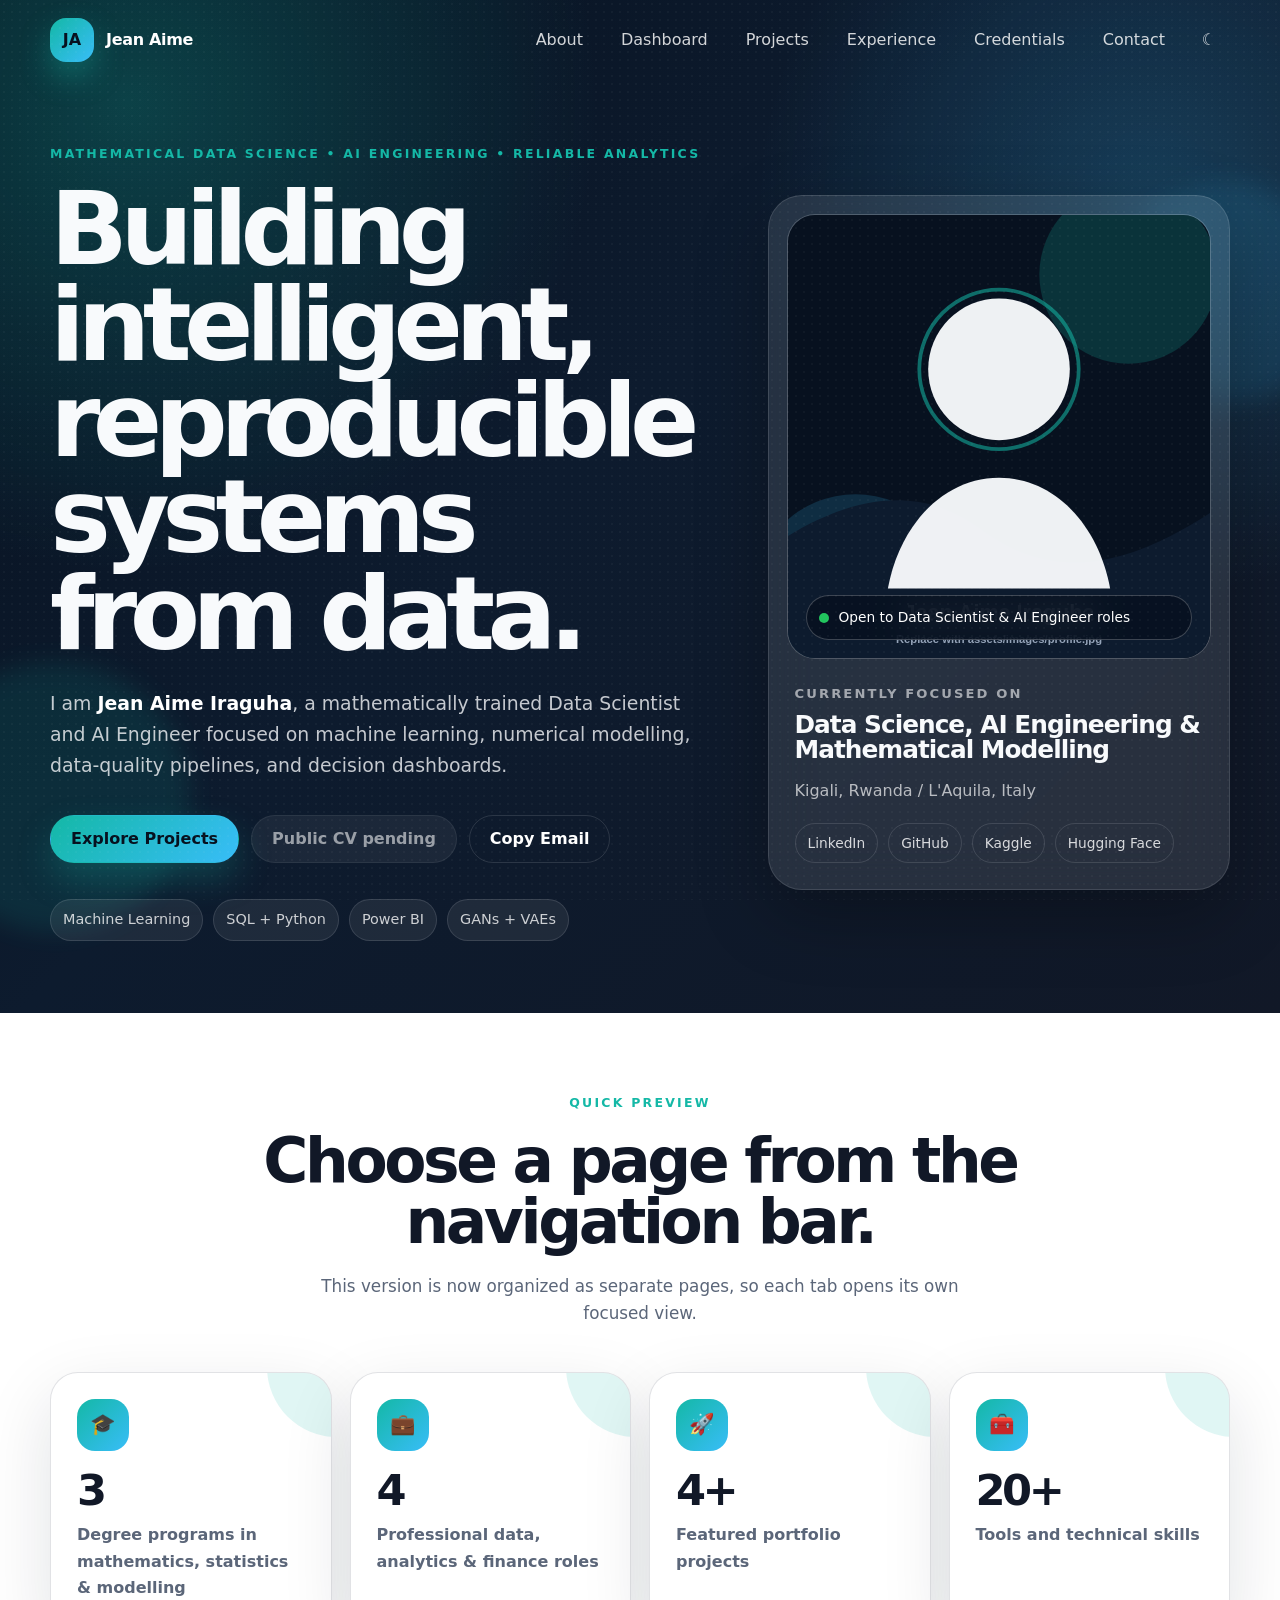
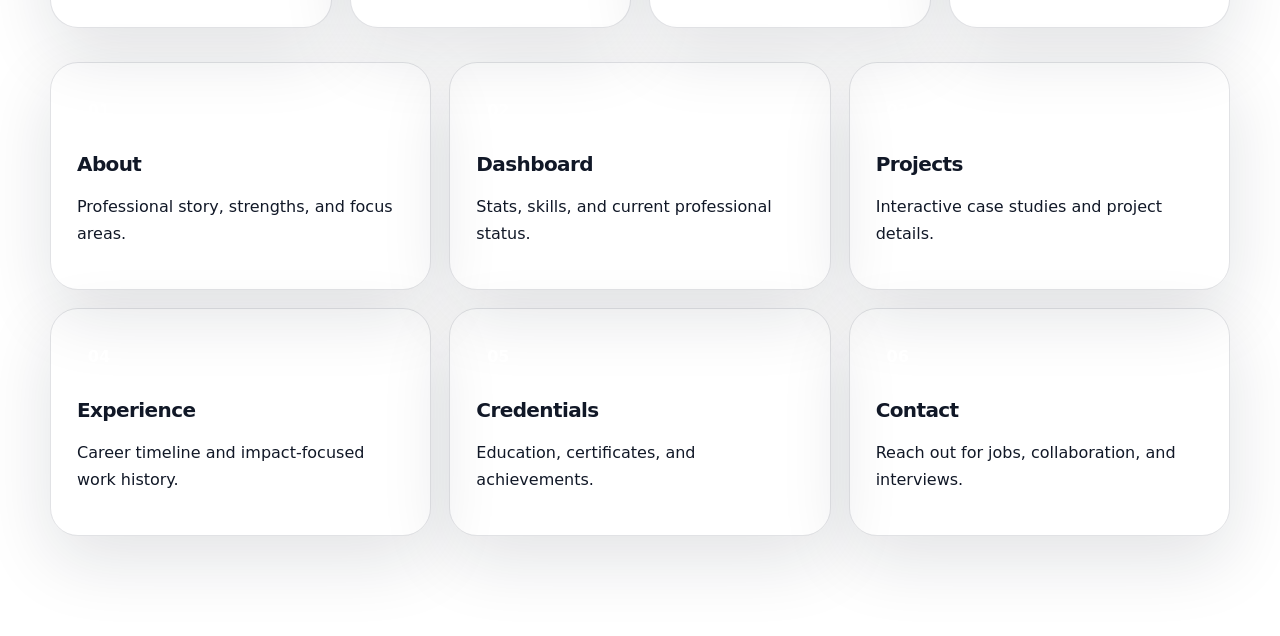
==== commit 25eaf82e: "updating the new styling different tabs looks" ====
--- a/index.html
+++ b/index.html
@@ -15,12 +15,12 @@
   <link rel="icon" href="assets/images/profile-placeholder.svg" />
   <link rel="stylesheet" href="css/styles.css" />
 </head>
-<body>
+<body data-page="home">
   <div class="noise" aria-hidden="true"></div>
 
   <header class="site-header" id="top">
     <nav class="navbar" aria-label="Main navigation">
-      <a class="brand" href="#top" aria-label="Home">
+      <a class="brand" href="index.html" aria-label="Home">
         <span class="brand-mark">JA</span>
         <span class="brand-text">Jean Aime</span>
       </a>
@@ -28,152 +28,73 @@
         <span></span><span></span><span></span>
       </button>
       <div class="nav-links" id="navLinks">
-        <a href="#about">About</a>
-        <a href="#dashboard">Dashboard</a>
-        <a href="#projects">Projects</a>
-        <a href="#experience">Experience</a>
-        <a href="#credentials">Credentials</a>
-        <a href="#contact">Contact</a>
+        <a data-nav="about" href="about.html">About</a>
+        <a data-nav="dashboard" href="dashboard.html">Dashboard</a>
+        <a data-nav="projects" href="projects.html">Projects</a>
+        <a data-nav="experience" href="experience.html">Experience</a>
+        <a data-nav="credentials" href="credentials.html">Credentials</a>
+        <a data-nav="contact" href="contact.html">Contact</a>
         <button class="theme-toggle" id="themeToggle" aria-label="Toggle dark mode">☾</button>
       </div>
     </nav>
   </header>
 
   <main>
-    <section class="hero section-shell">
-      <div class="hero-bg-orb hero-bg-orb-one"></div>
-      <div class="hero-bg-orb hero-bg-orb-two"></div>
-      <div class="hero-grid">
-        <div class="hero-copy reveal">
-          <p class="eyebrow">Mathematical Data Science • AI Engineering • Reliable Analytics</p>
-          <h1>Building intelligent, reproducible systems from data.</h1>
-          <p class="hero-subtitle">
-            I am <strong>Jean Aime Iraguha</strong>, a mathematically trained Data Scientist and AI Engineer focused on
-            machine learning, numerical modelling, data-quality pipelines, and decision dashboards.
-          </p>
-          <div class="hero-actions">
-            <a class="btn primary" href="#projects">Explore Projects</a>
-            <a class="btn secondary" id="heroResumeBtn" href="#contact">Public CV pending</a>
-            <button class="btn ghost" id="copyEmailBtn">Copy Email</button>
-          </div>
-          <div class="trust-row" aria-label="Core credibility highlights">
-            <span>Machine Learning</span>
-            <span>SQL + Python</span>
-            <span>Power BI</span>
-            <span>GANs + VAEs</span>
-          </div>
-        </div>
+<section class="hero section-shell page-hero">
+  <div class="hero-bg-orb hero-bg-orb-one"></div>
+  <div class="hero-bg-orb hero-bg-orb-two"></div>
+  <div class="hero-grid">
+    <div class="hero-copy reveal">
+      <p class="eyebrow">Mathematical Data Science • AI Engineering • Reliable Analytics</p>
+      <h1>Building intelligent, reproducible systems from data.</h1>
+      <p class="hero-subtitle">
+        I am <strong>Jean Aime Iraguha</strong>, a mathematically trained Data Scientist and AI Engineer focused on
+        machine learning, numerical modelling, data-quality pipelines, and decision dashboards.
+      </p>
+      <div class="hero-actions">
+        <a class="btn primary" href="projects.html">Explore Projects</a>
+        <a class="btn secondary" id="heroResumeBtn" href="contact.html">Public CV pending</a>
+        <button class="btn ghost" id="copyEmailBtn">Copy Email</button>
+      </div>
+      <div class="trust-row" aria-label="Core credibility highlights">
+        <span>Machine Learning</span>
+        <span>SQL + Python</span>
+        <span>Power BI</span>
+        <span>GANs + VAEs</span>
+      </div>
+    </div>
 
-        <aside class="profile-panel reveal" aria-label="Profile summary card">
-          <div class="profile-photo-wrap">
-            <img id="profilePhoto" src="assets/images/profile-placeholder.svg" alt="Jean Aime Iraguha profile photo" class="profile-photo" />
-            <div class="status-pill"><span class="pulse"></span><span id="availabilityText">Open to Data Scientist & AI Engineer roles</span></div>
-          </div>
-          <div class="profile-details">
-            <p class="profile-label">Currently focused on</p>
-            <h2 id="headlineText">Data Science, AI Engineering & Mathematical Modelling</h2>
-            <p id="locationText" class="muted">Kigali, Rwanda / L'Aquila, Italy</p>
-            <div class="mini-links" id="miniLinks"></div>
-          </div>
-        </aside>
+    <aside class="profile-panel reveal" aria-label="Profile summary card">
+      <div class="profile-photo-wrap">
+        <img id="profilePhoto" src="assets/images/profile-placeholder.svg" alt="Jean Aime Iraguha profile photo" class="profile-photo" />
+        <div class="status-pill"><span class="pulse"></span><span id="availabilityText">Open to Data Scientist & AI Engineer roles</span></div>
       </div>
-    </section>
+      <div class="profile-details">
+        <p class="profile-label">Currently focused on</p>
+        <h2 id="headlineText">Data Science, AI Engineering & Mathematical Modelling</h2>
+        <p id="locationText" class="muted">Kigali, Rwanda / L'Aquila, Italy</p>
+        <div class="mini-links" id="miniLinks"></div>
+      </div>
+    </aside>
+  </div>
+</section>
 
-    <section class="section section-light" id="about">
-      <div class="section-heading reveal">
-        <p class="eyebrow">About</p>
-        <h2>Mathematical depth with practical AI and data delivery.</h2>
-        <p>
-          My portfolio is designed to show recruiters and collaborators how I connect statistics, numerical methods,
-          machine learning, dashboards, and data workflows into real-world solutions.
-        </p>
-      </div>
-      <div class="value-grid" id="valueGrid"></div>
-    </section>
-
-    <section class="section dashboard-section" id="dashboard">
-      <div class="section-heading reveal">
-        <p class="eyebrow">Portfolio Dashboard</p>
-        <h2>At-a-glance proof of growth, skills, and project direction.</h2>
-        <p>Interactive cards, skill bars, and progress indicators summarize the professional story quickly.</p>
-      </div>
-
-      <div class="stats-grid" id="statsGrid"></div>
-
-      <div class="dashboard-grid">
-        <div class="chart-card reveal">
-          <div class="card-title-row">
-            <div>
-              <p class="eyebrow compact">Skill Map</p>
-              <h3>Technical capability profile</h3>
-            </div>
-            <span class="tag">Live from data.js</span>
-          </div>
-          <div class="skill-bars" id="skillBars"></div>
-        </div>
-
-        <div class="chart-card reveal">
-          <div class="card-title-row">
-            <div>
-              <p class="eyebrow compact">Status Board</p>
-              <h3>Latest professional focus</h3>
-            </div>
-            <span class="tag success">Updated</span>
-          </div>
-          <div class="status-board" id="statusBoard"></div>
-        </div>
-      </div>
-    </section>
-
-    <section class="section section-light" id="projects">
-      <div class="section-heading reveal">
-        <p class="eyebrow">Selected Projects</p>
-        <h2>Recruiter-friendly case studies with clear impact.</h2>
-        <p>Use the filters to explore AI, dashboards, data engineering, and analytics work.</p>
-      </div>
-      <div class="filter-row" id="projectFilters"></div>
-      <div class="projects-grid" id="projectsGrid"></div>
-    </section>
-
-    <section class="section" id="experience">
-      <div class="section-heading reveal">
-        <p class="eyebrow">Experience</p>
-        <h2>Professional experience across data, analytics, finance, and M&E.</h2>
-      </div>
-      <div class="timeline" id="experienceTimeline"></div>
-    </section>
-
-    <section class="section section-light" id="credentials">
-      <div class="section-heading reveal">
-        <p class="eyebrow">Education & Credentials</p>
-        <h2>Academic training, certifications, and achievements.</h2>
-      </div>
-      <div class="credentials-layout">
-        <div class="credential-card reveal">
-          <h3>Education</h3>
-          <div id="educationList"></div>
-        </div>
-        <div class="credential-card reveal">
-          <h3>Certifications</h3>
-          <div id="certificationList"></div>
-        </div>
-        <div class="credential-card reveal wide">
-          <h3>Achievements</h3>
-          <div id="achievementList" class="achievement-list"></div>
-        </div>
-      </div>
-    </section>
-
-    <section class="section contact-section" id="contact">
-      <div class="contact-card reveal">
-        <p class="eyebrow">Contact</p>
-        <h2>Let’s build data and AI systems that are reliable, useful, and interpretable.</h2>
-        <p>
-          I am open to Data Scientist, AI Engineer, Machine Learning Engineer, Data Analyst, and Analytics Engineering opportunities.
-        </p>
-        <div class="contact-actions" id="contactActions"></div>
-      </div>
-    </section>
+<section class="section section-light landing-preview">
+  <div class="section-heading reveal">
+    <p class="eyebrow">Quick Preview</p>
+    <h2>Choose a page from the navigation bar.</h2>
+    <p>This version is now organized as separate pages, so each tab opens its own focused view.</p>
+  </div>
+  <div class="stats-grid home-stats" id="statsGrid"></div>
+  <div class="page-card-grid">
+    <a class="page-card reveal" href="about.html"><span>01</span><h3>About</h3><p>Professional story, strengths, and focus areas.</p></a>
+    <a class="page-card reveal" href="dashboard.html"><span>02</span><h3>Dashboard</h3><p>Stats, skills, and current professional status.</p></a>
+    <a class="page-card reveal" href="projects.html"><span>03</span><h3>Projects</h3><p>Interactive case studies and project details.</p></a>
+    <a class="page-card reveal" href="experience.html"><span>04</span><h3>Experience</h3><p>Career timeline and impact-focused work history.</p></a>
+    <a class="page-card reveal" href="credentials.html"><span>05</span><h3>Credentials</h3><p>Education, certificates, and achievements.</p></a>
+    <a class="page-card reveal" href="contact.html"><span>06</span><h3>Contact</h3><p>Reach out for jobs, collaboration, and interviews.</p></a>
+  </div>
+</section>
   </main>
 
   <button class="back-to-top" id="backToTop" aria-label="Back to top">↑</button>
--- a/css/styles.css
+++ b/css/styles.css
@@ -1138,3 +1138,123 @@
     padding: 34px 22px;
   }
 }
+
+/* Multi-page refinements */
+.first-page-section {
+  padding-top: 128px;
+  min-height: calc(100vh - 80px);
+}
+
+.page-hero {
+  min-height: 86vh;
+}
+
+.landing-preview {
+  padding-top: 80px;
+}
+
+.home-stats {
+  margin-bottom: 34px;
+}
+
+.page-card-grid {
+  display: grid;
+  grid-template-columns: repeat(3, minmax(0, 1fr));
+  gap: 18px;
+  max-width: 1180px;
+  margin: 0 auto;
+}
+
+.page-card {
+  display: block;
+  min-height: 190px;
+  padding: 26px;
+  border: 1px solid var(--line);
+  border-radius: 28px;
+  background: var(--card);
+  color: var(--text);
+  text-decoration: none;
+  box-shadow: var(--shadow);
+  transition: transform 0.2s ease, box-shadow 0.2s ease, border-color 0.2s ease;
+}
+
+.page-card:hover {
+  transform: translateY(-6px);
+  border-color: rgba(28, 159, 255, 0.4);
+  box-shadow: var(--shadow-dark);
+}
+
+.page-card span {
+  display: inline-flex;
+  align-items: center;
+  justify-content: center;
+  width: 44px;
+  height: 44px;
+  margin-bottom: 20px;
+  border-radius: 16px;
+  background: linear-gradient(135deg, var(--accent), var(--accent-2));
+  color: white;
+  font-weight: 800;
+}
+
+.page-card h3 {
+  margin-bottom: 10px;
+  font-size: 1.25rem;
+}
+
+.page-card p {
+  color: var(--muted);
+  line-height: 1.7;
+}
+
+.about-narrative {
+  max-width: 960px;
+  margin: 0 auto 36px;
+  padding: 32px;
+  border: 1px solid var(--line);
+  border-radius: 30px;
+  background: var(--card);
+  box-shadow: var(--shadow);
+}
+
+.about-narrative h3 {
+  margin-bottom: 12px;
+  font-size: 1.5rem;
+}
+
+.about-narrative p {
+  color: var(--muted);
+  line-height: 1.85;
+}
+
+.contact-note {
+  margin-top: 24px;
+  padding: 16px 18px;
+  border: 1px solid rgba(255,255,255,0.14);
+  border-radius: 18px;
+  color: rgba(255,255,255,0.76);
+  background: rgba(255,255,255,0.06);
+}
+
+.contact-note code {
+  color: white;
+}
+
+body[data-page="home"] .brand {
+  color: #fff;
+}
+
+@media (max-width: 980px) {
+  .page-card-grid {
+    grid-template-columns: 1fr 1fr;
+  }
+}
+
+@media (max-width: 680px) {
+  .first-page-section {
+    padding-top: 112px;
+  }
+  .page-card-grid {
+    grid-template-columns: 1fr;
+  }
+}
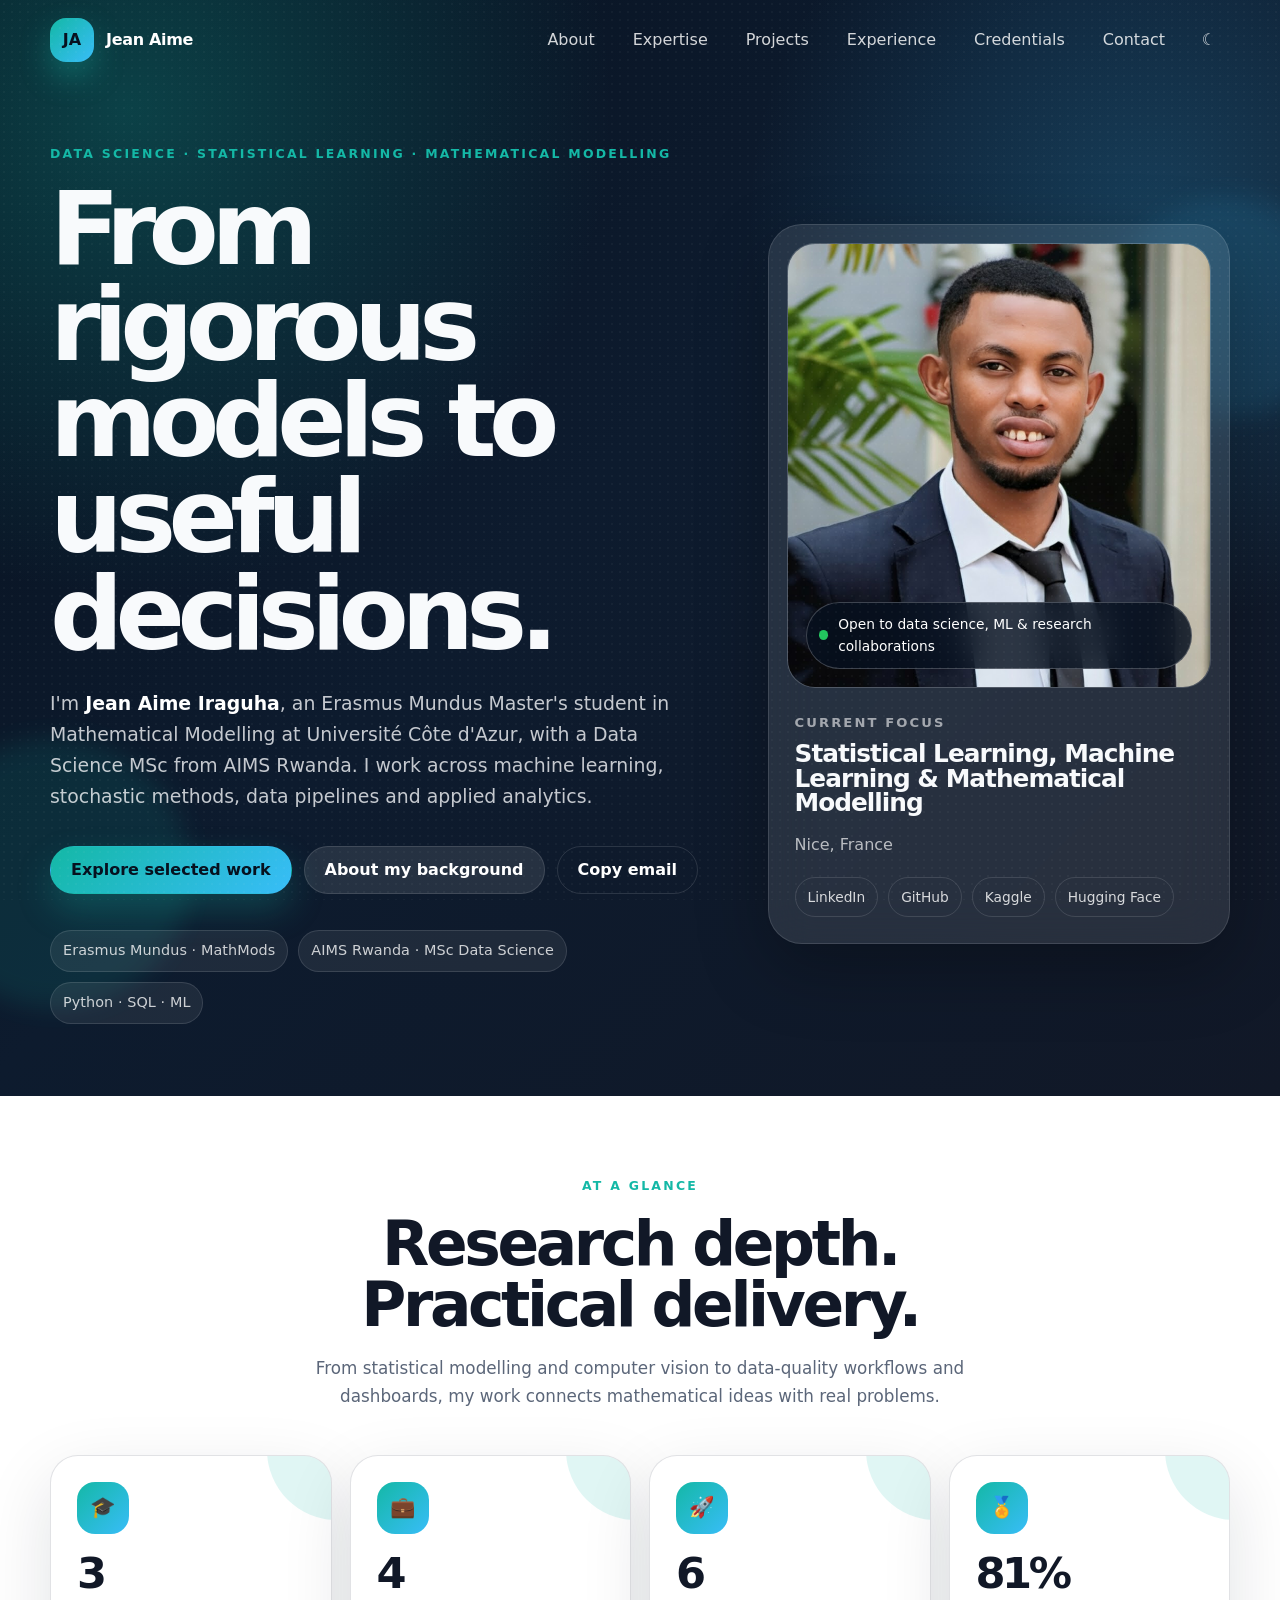
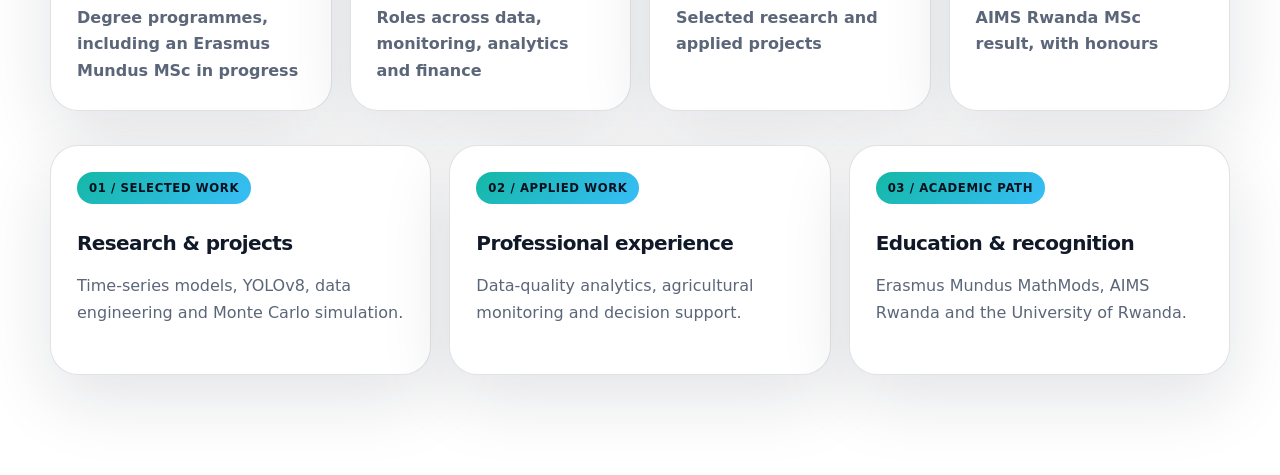
==== commit 72e0ce44: "Refresh portfolio for Erasmus Mundus studies and fix profile photo" ====
--- a/index.html
+++ b/index.html
@@ -3,16 +3,16 @@
 <head>
   <meta charset="UTF-8" />
   <meta name="viewport" content="width=device-width, initial-scale=1.0" />
-  <meta name="description" content="Jean Aime Iraguha — Data Scientist and AI Engineer portfolio focused on machine learning, mathematical modelling, data engineering, and analytics dashboards." />
+  <meta name="description" content="Portfolio of Jean Aime Iraguha: Erasmus Mundus mathematical modelling student, AIMS Data Science graduate, and practitioner in machine learning, analytics and data engineering." />
   <meta name="keywords" content="Jean Aime Iraguha, Data Scientist, AI Engineer, Machine Learning, Data Engineering, Mathematical Modelling, Power BI, Python, SQL" />
   <meta name="author" content="Jean Aime Iraguha" />
-  <meta property="og:title" content="Jean Aime Iraguha | Data Scientist & AI Engineer" />
-  <meta property="og:description" content="Portfolio of data science, AI engineering, data engineering, and mathematical modelling projects." />
+  <meta property="og:title" content="Jean Aime Iraguha | Data Scientist & AI Researcher" />
+  <meta property="og:description" content="Machine learning, mathematical modelling, research projects and practical data analytics by Jean Aime Iraguha." />
   <meta property="og:type" content="website" />
-  <meta property="og:image" content="assets/images/profile-placeholder.svg" />
+  <meta property="og:image" content="https://aime2k2.github.io/My-portifolio/assets/images/profile.jpg" />
   <meta name="theme-color" content="#07111f" />
-  <title>Jean Aime Iraguha | Data Scientist & AI Engineer</title>
-  <link rel="icon" href="assets/images/profile-placeholder.svg" />
+  <title>Jean Aime Iraguha | Data Scientist & AI Researcher</title>
+  <link rel="icon" href="assets/images/profile.jpg" />
   <link rel="stylesheet" href="css/styles.css" />
 </head>
 <body data-page="home">
@@ -29,7 +29,7 @@
       </button>
       <div class="nav-links" id="navLinks">
         <a data-nav="about" href="about.html">About</a>
-        <a data-nav="dashboard" href="dashboard.html">Dashboard</a>
+        <a data-nav="dashboard" href="dashboard.html">Expertise</a>
         <a data-nav="projects" href="projects.html">Projects</a>
         <a data-nav="experience" href="experience.html">Experience</a>
         <a data-nav="credentials" href="credentials.html">Credentials</a>
@@ -45,34 +45,34 @@
   <div class="hero-bg-orb hero-bg-orb-two"></div>
   <div class="hero-grid">
     <div class="hero-copy reveal">
-      <p class="eyebrow">Mathematical Data Science • AI Engineering • Reliable Analytics</p>
-      <h1>Building intelligent, reproducible systems from data.</h1>
+      <p class="eyebrow">Data Science · Statistical Learning · Mathematical Modelling</p>
+      <h1>From rigorous models to useful decisions.</h1>
       <p class="hero-subtitle">
-        I am <strong>Jean Aime Iraguha</strong>, a mathematically trained Data Scientist and AI Engineer focused on
-        machine learning, numerical modelling, data-quality pipelines, and decision dashboards.
+        I'm <strong>Jean Aime Iraguha</strong>, an Erasmus Mundus Master's student in Mathematical Modelling
+        at Université Côte d'Azur, with a Data Science MSc from AIMS Rwanda.
+        I work across machine learning, stochastic methods, data pipelines and applied analytics.
       </p>
       <div class="hero-actions">
-        <a class="btn primary" href="projects.html">Explore Projects</a>
-        <a class="btn secondary" id="heroResumeBtn" href="contact.html">Public CV pending</a>
-        <button class="btn ghost" id="copyEmailBtn">Copy Email</button>
+        <a class="btn primary" href="projects.html">Explore selected work</a>
+        <a class="btn secondary" id="heroResumeBtn" href="about.html">About my background</a>
+        <button class="btn ghost" id="copyEmailBtn" type="button">Copy email</button>
       </div>
-      <div class="trust-row" aria-label="Core credibility highlights">
-        <span>Machine Learning</span>
-        <span>SQL + Python</span>
-        <span>Power BI</span>
-        <span>GANs + VAEs</span>
+      <div class="trust-row" aria-label="Professional highlights">
+        <span>Erasmus Mundus · MathMods</span>
+        <span>AIMS Rwanda · MSc Data Science</span>
+        <span>Python · SQL · ML</span>
       </div>
     </div>
 
-    <aside class="profile-panel reveal" aria-label="Profile summary card">
+    <aside class="profile-panel reveal" aria-label="Jean Aime Iraguha profile">
       <div class="profile-photo-wrap">
-        <img id="profilePhoto" src="assets/images/profile-placeholder.svg" alt="Jean Aime Iraguha profile photo" class="profile-photo" />
-        <div class="status-pill"><span class="pulse"></span><span id="availabilityText">Open to Data Scientist & AI Engineer roles</span></div>
+        <img id="profilePhoto" src="assets/images/profile.jpg" alt="Portrait of Jean Aime Iraguha" class="profile-photo" fetchpriority="high" />
+        <div class="status-pill"><span class="pulse"></span><span id="availabilityText">Open to data science & research collaborations</span></div>
       </div>
       <div class="profile-details">
-        <p class="profile-label">Currently focused on</p>
-        <h2 id="headlineText">Data Science, AI Engineering & Mathematical Modelling</h2>
-        <p id="locationText" class="muted">Kigali, Rwanda / L'Aquila, Italy</p>
+        <p class="profile-label">Current focus</p>
+        <h2 id="headlineText">Statistical Learning & Mathematical Modelling</h2>
+        <p id="locationText" class="muted">Nice, France</p>
         <div class="mini-links" id="miniLinks"></div>
       </div>
     </aside>
@@ -81,20 +81,31 @@
 
 <section class="section section-light landing-preview">
   <div class="section-heading reveal">
-    <p class="eyebrow">Quick Preview</p>
-    <h2>Choose a page from the navigation bar.</h2>
-    <p>This version is now organized as separate pages, so each tab opens its own focused view.</p>
+    <p class="eyebrow">At a glance</p>
+    <h2>Research depth. Practical delivery.</h2>
+    <p>From statistical modelling and computer vision to data-quality workflows and dashboards, my work connects mathematical ideas with real problems.</p>
   </div>
   <div class="stats-grid home-stats" id="statsGrid"></div>
   <div class="page-card-grid">
-    <a class="page-card reveal" href="about.html"><span>01</span><h3>About</h3><p>Professional story, strengths, and focus areas.</p></a>
-    <a class="page-card reveal" href="dashboard.html"><span>02</span><h3>Dashboard</h3><p>Stats, skills, and current professional status.</p></a>
-    <a class="page-card reveal" href="projects.html"><span>03</span><h3>Projects</h3><p>Interactive case studies and project details.</p></a>
-    <a class="page-card reveal" href="experience.html"><span>04</span><h3>Experience</h3><p>Career timeline and impact-focused work history.</p></a>
-    <a class="page-card reveal" href="credentials.html"><span>05</span><h3>Credentials</h3><p>Education, certificates, and achievements.</p></a>
-    <a class="page-card reveal" href="contact.html"><span>06</span><h3>Contact</h3><p>Reach out for jobs, collaboration, and interviews.</p></a>
+    <a class="page-card reveal" href="projects.html">
+      <span>01 / Selected work</span>
+      <h3>Research &amp; projects</h3>
+      <p>Time-series models, YOLOv8, data engineering and Monte Carlo simulation.</p>
+    </a>
+    <a class="page-card reveal" href="experience.html">
+      <span>02 / Applied work</span>
+      <h3>Professional experience</h3>
+      <p>Data-quality analytics, agricultural monitoring and decision support.</p>
+    </a>
+    <a class="page-card reveal" href="credentials.html">
+      <span>03 / Academic path</span>
+      <h3>Education &amp; recognition</h3>
+      <p>Erasmus Mundus MathMods, AIMS Rwanda and the University of Rwanda.</p>
+    </a>
   </div>
 </section>
+
+
   </main>
 
   <button class="back-to-top" id="backToTop" aria-label="Back to top">↑</button>
--- a/css/styles.css
+++ b/css/styles.css
@@ -1171,7 +1171,7 @@
   padding: 26px;
   border: 1px solid var(--line);
   border-radius: 28px;
-  background: var(--card);
+  background: var(--surface);
   color: var(--text);
   text-decoration: none;
   box-shadow: var(--shadow);
@@ -1192,7 +1192,7 @@
   height: 44px;
   margin-bottom: 20px;
   border-radius: 16px;
-  background: linear-gradient(135deg, var(--accent), var(--accent-2));
+  background: linear-gradient(135deg, var(--primary-strong), var(--accent));
   color: white;
   font-weight: 800;
 }
@@ -1203,7 +1203,7 @@
 }
 
 .page-card p {
-  color: var(--muted);
+  color: var(--text-muted);
   line-height: 1.7;
 }
 
@@ -1213,7 +1213,7 @@
   padding: 32px;
   border: 1px solid var(--line);
   border-radius: 30px;
-  background: var(--card);
+  background: var(--surface);
   box-shadow: var(--shadow);
 }
 
@@ -1223,7 +1223,7 @@
 }
 
 .about-narrative p {
-  color: var(--muted);
+  color: var(--text-muted);
   line-height: 1.85;
 }
 
@@ -1258,3 +1258,56 @@
     grid-template-columns: 1fr;
   }
 }
+
+/* Portfolio editorial refinements */
+.page-card span {
+  width: auto;
+  height: auto;
+  min-height: 32px;
+  margin-bottom: 28px;
+  padding: 6px 12px;
+  border-radius: 999px;
+  font-size: 0.73rem;
+  letter-spacing: 0.05em;
+  text-transform: uppercase;
+  color: #06111f;
+}
+.page-card { min-height: 230px; }
+.page-card p { margin-bottom: 0; }
+.profile-photo { object-position: center 24%; }
+.hero-copy h1 { max-width: 780px; }
+.project-meta-row { flex-wrap: wrap; }
+.project-meta-row .tag { white-space: normal; text-align: right; }
+.skill-tags {
+  display: flex;
+  flex-wrap: wrap;
+  align-content: flex-start;
+  gap: 12px;
+}
+.skill-chip {
+  display: inline-flex;
+  align-items: center;
+  padding: 12px 16px;
+  border: 1px solid var(--line);
+  border-radius: 14px;
+  background: var(--surface-soft);
+  color: var(--text);
+  font-size: 0.92rem;
+  font-weight: 700;
+  line-height: 1.35;
+}
+.research-note { margin-top: 38px; border-left: 4px solid var(--primary); }
+.hero .trust-row span { letter-spacing: 0.005em; }
+a:focus-visible, button:focus-visible {
+  outline: 3px solid var(--accent);
+  outline-offset: 3px;
+}
+@media (prefers-reduced-motion: reduce) {
+  *, *::before, *::after { scroll-behavior: auto !important; animation-duration: 0.01ms !important; transition-duration: 0.01ms !important; }
+}
+@media (max-width: 680px) {
+  .hero-copy h1 { font-size: clamp(2.9rem, 13vw, 4.7rem); }
+  .profile-panel { padding: 12px; }
+  .about-narrative { padding: 24px; }
+  .page-card { min-height: 0; }
+}
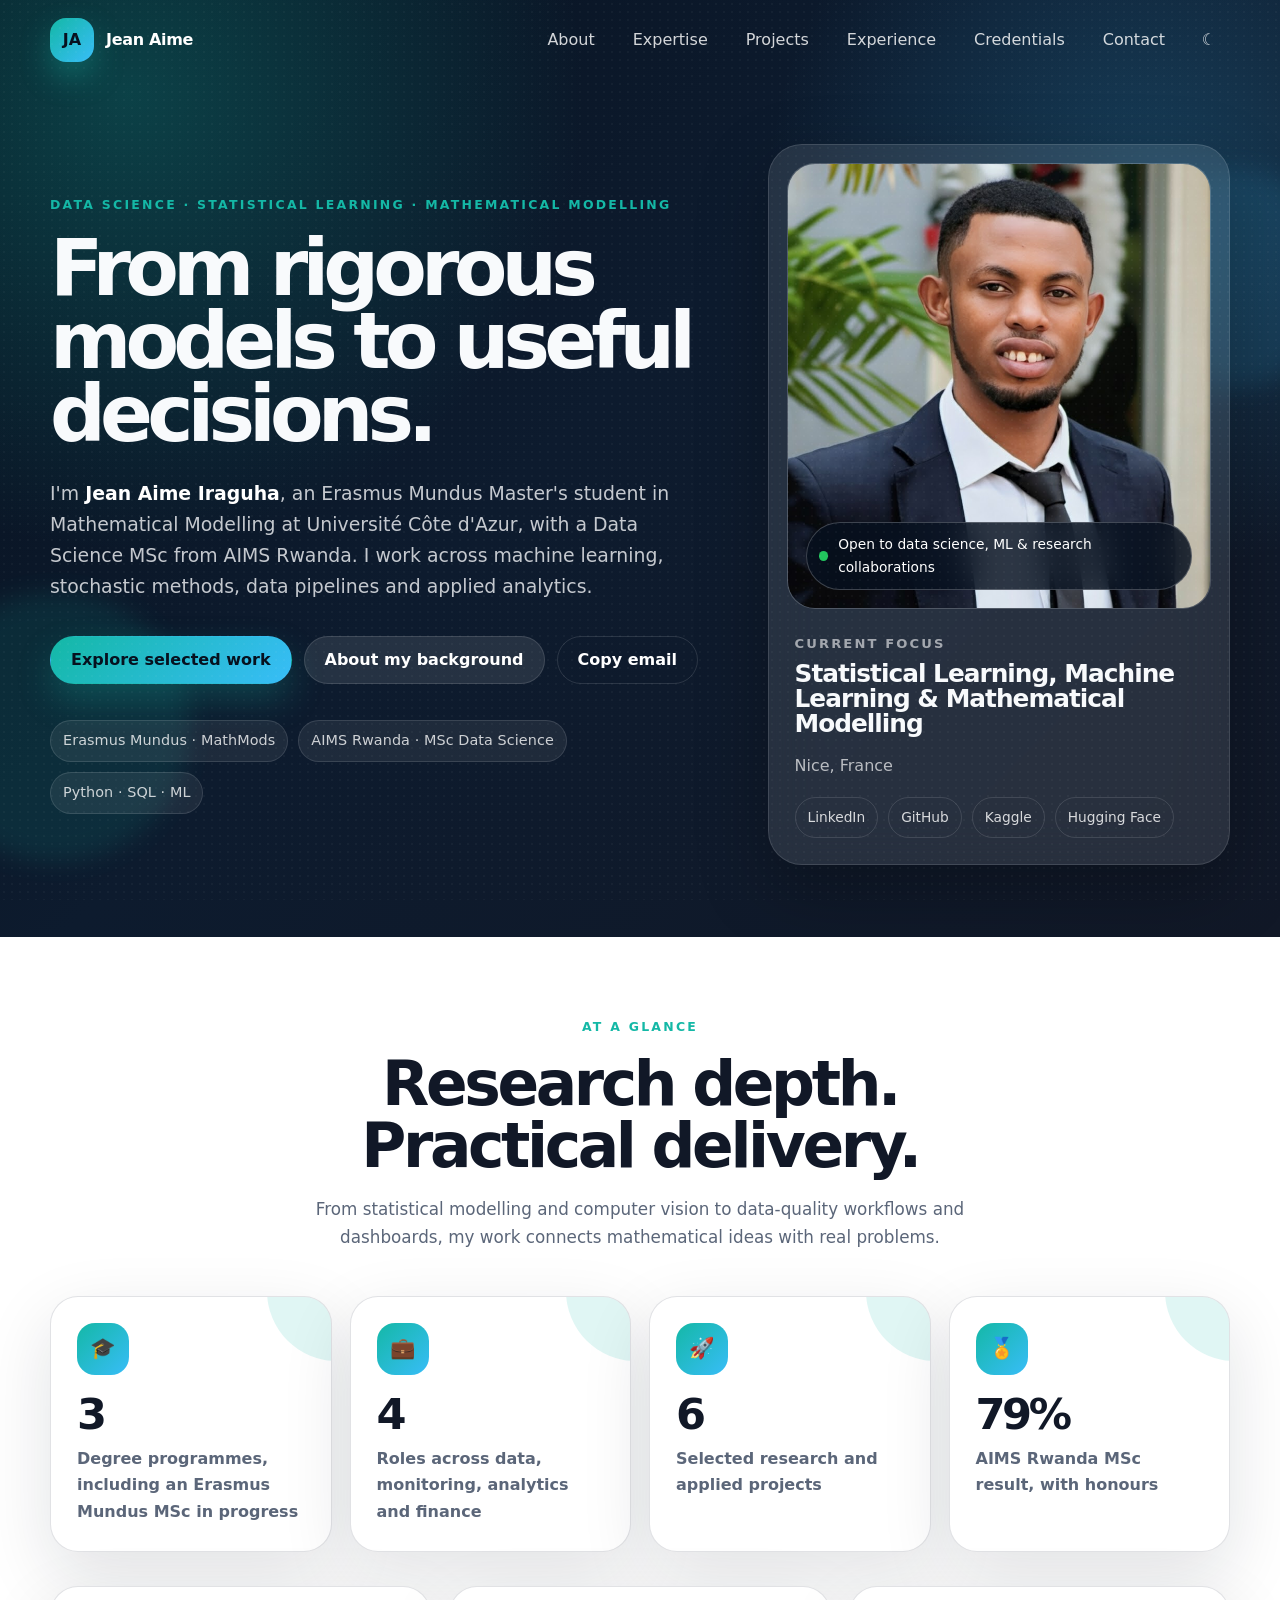
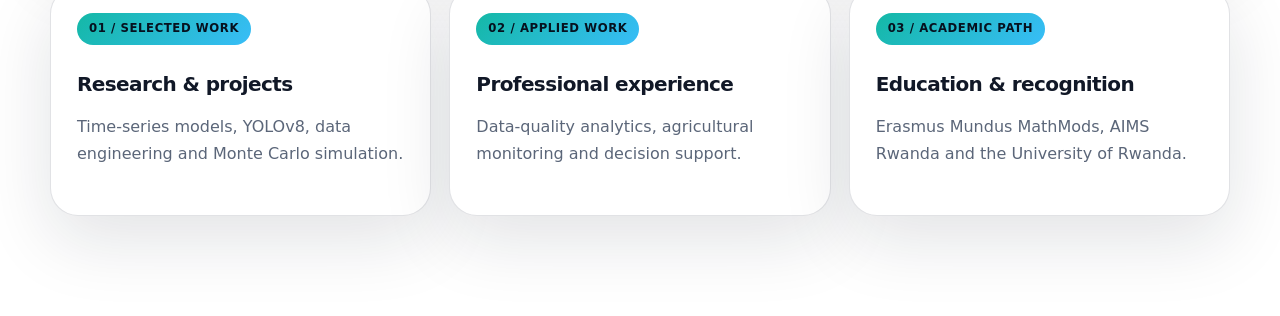
==== commit da706307: "Refresh versioned assets on all portfolio pages" ====
--- a/index.html
+++ b/index.html
@@ -13,7 +13,7 @@
   <meta name="theme-color" content="#07111f" />
   <title>Jean Aime Iraguha | Data Scientist & AI Researcher</title>
   <link rel="icon" href="assets/images/profile.jpg" />
-  <link rel="stylesheet" href="css/styles.css" />
+  <link rel="stylesheet" href="css/styles.css?v=20261028.2" />
 </head>
 <body data-page="home">
   <div class="noise" aria-hidden="true"></div>
@@ -115,7 +115,7 @@
     <div id="modalContent"></div>
   </dialog>
 
-  <script src="js/data.js"></script>
-  <script src="js/main.js"></script>
+  <script src="js/data.js?v=20261028.2"></script>
+  <script src="js/main.js?v=20261028.2"></script>
 </body>
 </html>
--- a/css/styles.css
+++ b/css/styles.css
@@ -1311,3 +1311,11 @@
   .about-narrative { padding: 24px; }
   .page-card { min-height: 0; }
 }
+
+/* Keep navigation readable on light-background inner pages. */
+body:not([data-page="home"]) .site-header {
+  background: rgba(7, 17, 31, 0.96);
+  border-bottom: 1px solid rgba(255, 255, 255, 0.12);
+  backdrop-filter: blur(18px);
+}
+.hero-copy h1 { font-size: clamp(3.1rem, 6.1vw, 5.65rem); }
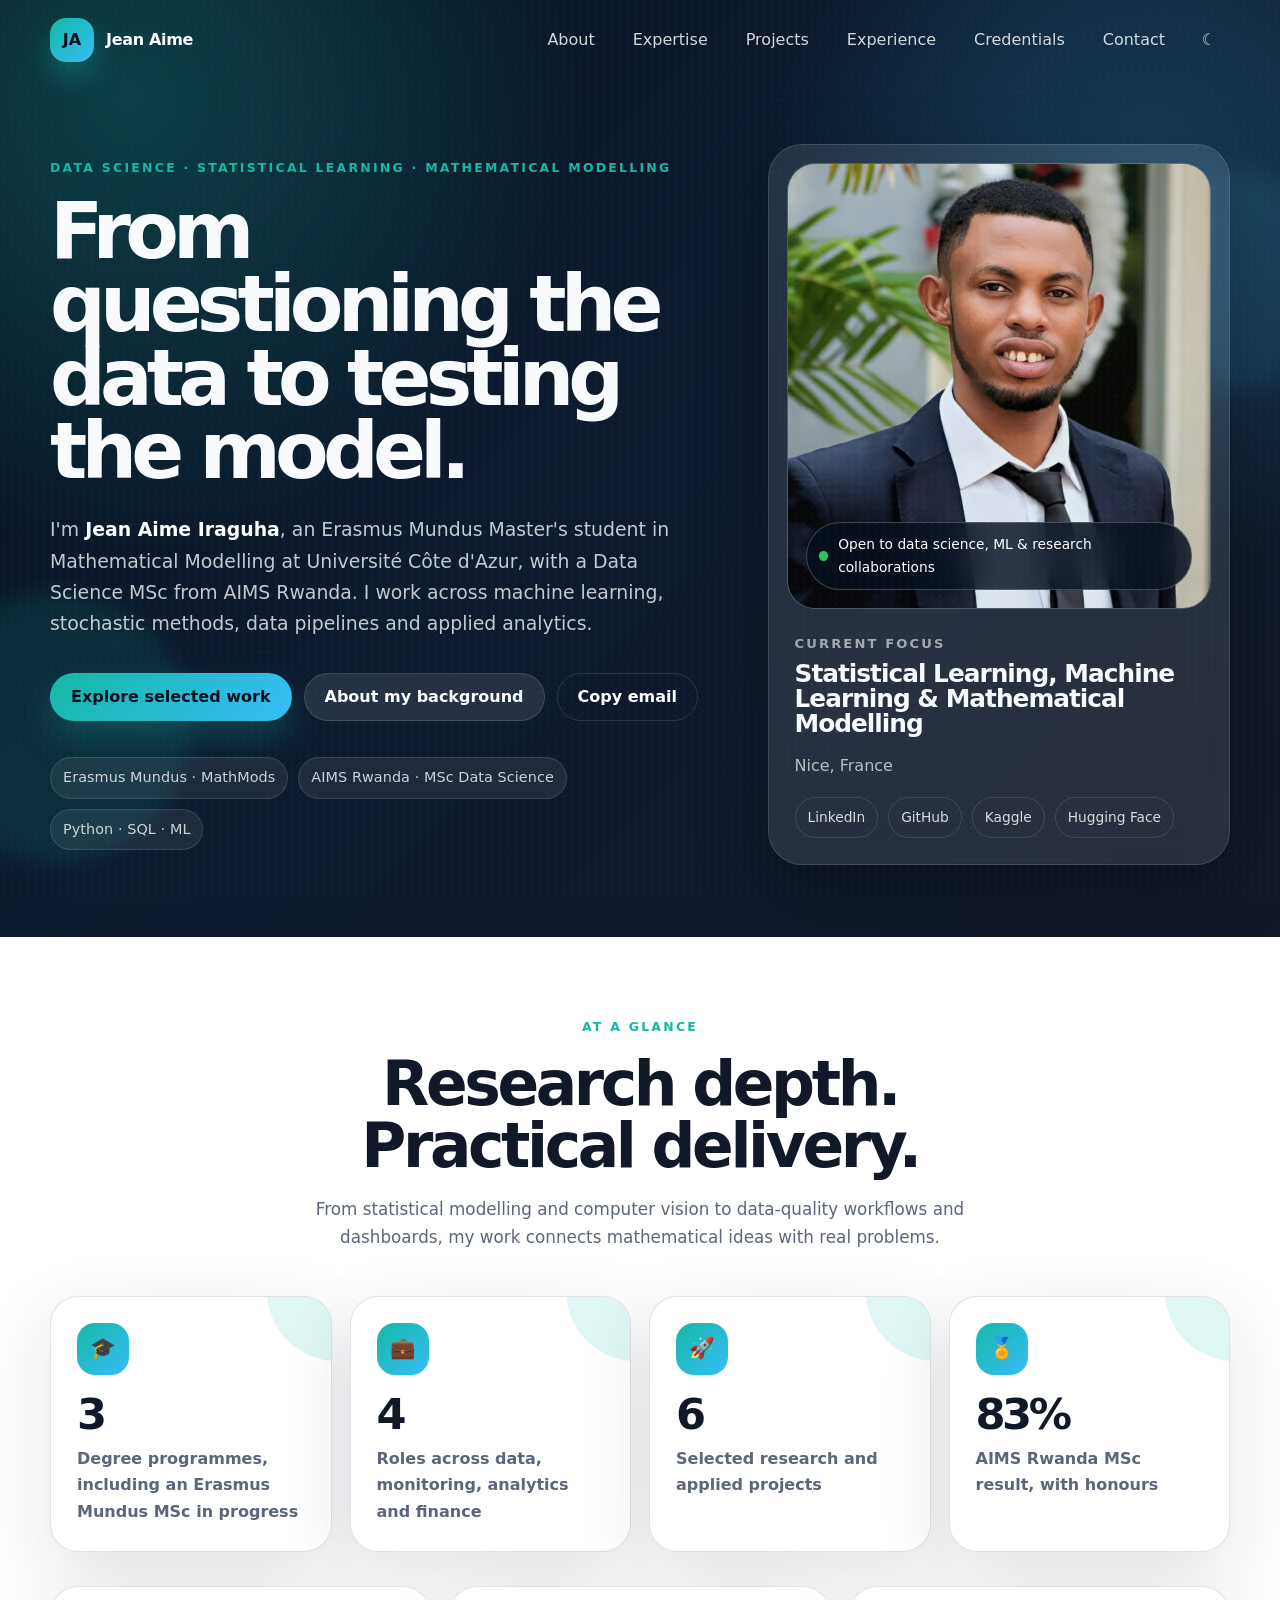
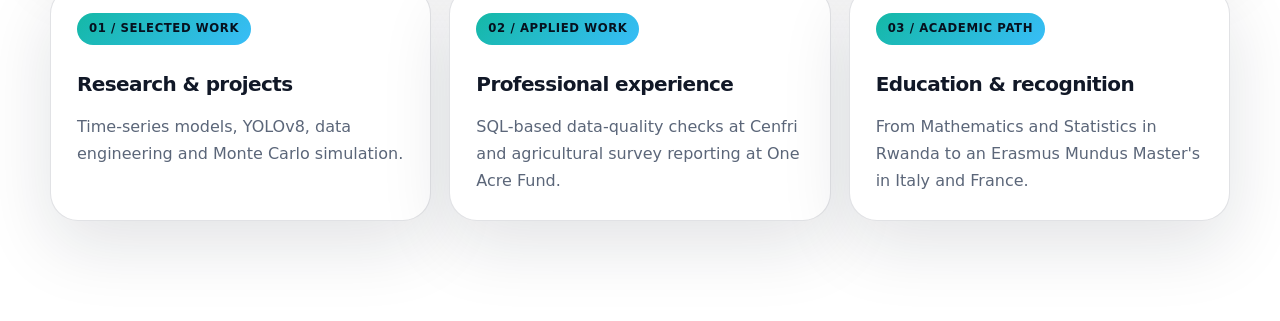
==== commit 4ddef9e8: "Humanize portfolio copy using updated résumé" ====
--- a/index.html
+++ b/index.html
@@ -46,7 +46,7 @@
   <div class="hero-grid">
     <div class="hero-copy reveal">
       <p class="eyebrow">Data Science · Statistical Learning · Mathematical Modelling</p>
-      <h1>From rigorous models to useful decisions.</h1>
+      <h1>From questioning the data to testing the model.</h1>
       <p class="hero-subtitle">
         I'm <strong>Jean Aime Iraguha</strong>, an Erasmus Mundus Master's student in Mathematical Modelling
         at Université Côte d'Azur, with a Data Science MSc from AIMS Rwanda.
@@ -95,12 +95,12 @@
     <a class="page-card reveal" href="experience.html">
       <span>02 / Applied work</span>
       <h3>Professional experience</h3>
-      <p>Data-quality analytics, agricultural monitoring and decision support.</p>
+      <p>SQL-based data-quality checks at Cenfri and agricultural survey reporting at One Acre Fund.</p>
     </a>
     <a class="page-card reveal" href="credentials.html">
       <span>03 / Academic path</span>
       <h3>Education &amp; recognition</h3>
-      <p>Erasmus Mundus MathMods, AIMS Rwanda and the University of Rwanda.</p>
+      <p>From Mathematics and Statistics in Rwanda to an Erasmus Mundus Master's in Italy and France.</p>
     </a>
   </div>
 </section>
